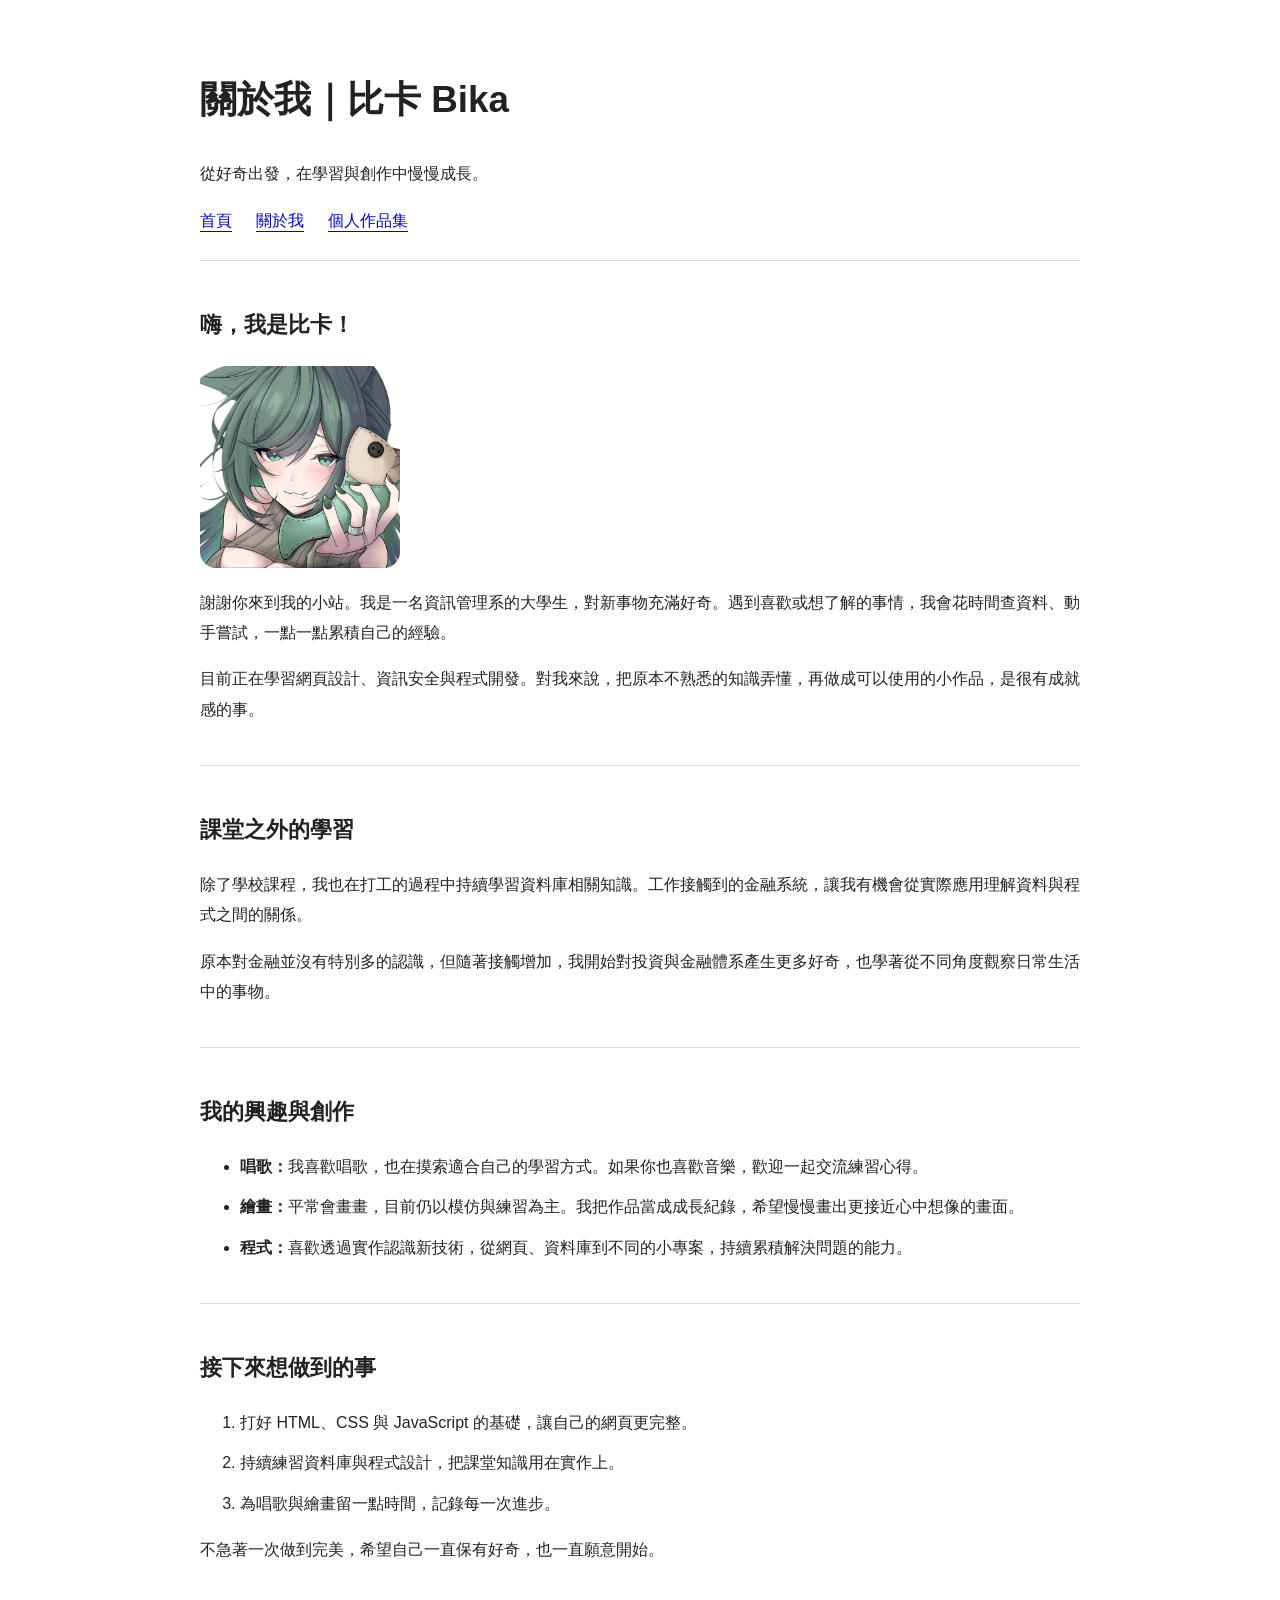
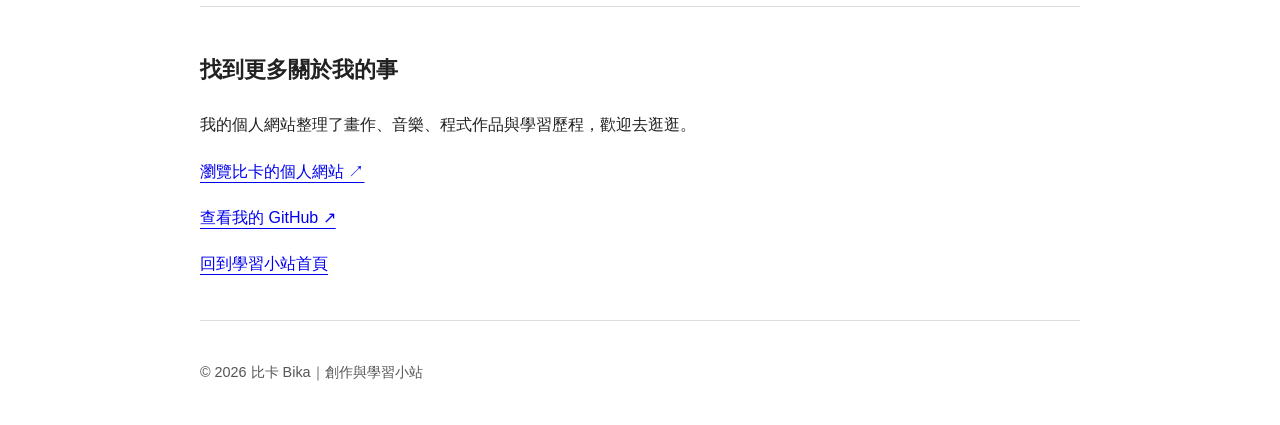
==== Week02/about.html @ 9601d159 "Create personal introduction pages" ====
<!DOCTYPE html>
<html lang="zh-Hant">
<head>
  <meta charset="UTF-8">
  <meta name="viewport" content="width=device-width, initial-scale=1.0">
  <title>關於我｜比卡 Bika</title>
  <style>
    * { box-sizing: border-box; }
    html { color-scheme: light; }
    body { margin: 0; background: #fff; color: #222; font-family: "Microsoft JhengHei", sans-serif; line-height: 1.9; }
    header, main, footer { width: min(880px, 90%); margin-inline: auto; }
    header { padding: 40px 0 24px; border-bottom: 1px solid #ddd; }
    nav { display: flex; flex-wrap: wrap; gap: 12px 24px; }
    a { color: #0000ee; text-underline-offset: 5px; }
    a:focus-visible { outline: 2px solid #0000ee; outline-offset: 5px; }
    h1 { font-size: clamp(1.6rem, 4vw, 2.3rem); }
    h2 { font-size: 1.4rem; }
    section { padding: 24px 0; border-bottom: 1px solid #ddd; }
    img { display: block; max-width: 100%; height: auto; border-radius: 16px; margin: 20px 0; }
    li { margin-block: 10px; }
    footer { padding: 24px 0; color: #555; font-size: .9rem; }
  </style>
</head>
<body>
  <header>
    <h1>關於我｜比卡 Bika</h1>
    <p>從好奇出發，在學習與創作中慢慢成長。</p>
    <nav aria-label="主要導覽">
      <a href="index.html">首頁</a>
      <a href="about.html" aria-current="page">關於我</a>
      <a href="https://bika0317.github.io/" target="_blank" rel="noopener noreferrer">個人作品集</a>
    </nav>
  </header>

  <main>
    <!-- 自我介紹 -->
    <section>
      <h2>嗨，我是比卡！</h2>
      <img src="image/Bika.png" alt="比卡 Bika 的個人代表圖片" width="200">
      <p>謝謝你來到我的小站。我是一名資訊管理系的大學生，對新事物充滿好奇。遇到喜歡或想了解的事情，我會花時間查資料、動手嘗試，一點一點累積自己的經驗。</p>
      <p>目前正在學習網頁設計、資訊安全與程式開發。對我來說，把原本不熟悉的知識弄懂，再做成可以使用的小作品，是很有成就感的事。</p>
    </section>

    <section>
      <h2>課堂之外的學習</h2>
      <p>除了學校課程，我也在打工的過程中持續學習資料庫相關知識。工作接觸到的金融系統，讓我有機會從實際應用理解資料與程式之間的關係。</p>
      <p>原本對金融並沒有特別多的認識，但隨著接觸增加，我開始對投資與金融體系產生更多好奇，也學著從不同角度觀察日常生活中的事物。</p>
    </section>

    <section>
      <h2>我的興趣與創作</h2>
      <ul>
        <li><strong>唱歌：</strong>我喜歡唱歌，也在摸索適合自己的學習方式。如果你也喜歡音樂，歡迎一起交流練習心得。</li>
        <li><strong>繪畫：</strong>平常會畫畫，目前仍以模仿與練習為主。我把作品當成成長紀錄，希望慢慢畫出更接近心中想像的畫面。</li>
        <li><strong>程式：</strong>喜歡透過實作認識新技術，從網頁、資料庫到不同的小專案，持續累積解決問題的能力。</li>
      </ul>
    </section>

    <section>
      <h2>接下來想做到的事</h2>
      <ol>
        <li>打好 HTML、CSS 與 JavaScript 的基礎，讓自己的網頁更完整。</li>
        <li>持續練習資料庫與程式設計，把課堂知識用在實作上。</li>
        <li>為唱歌與繪畫留一點時間，記錄每一次進步。</li>
      </ol>
      <p>不急著一次做到完美，希望自己一直保有好奇，也一直願意開始。</p>
    </section>

    <section>
      <h2>找到更多關於我的事</h2>
      <p>我的個人網站整理了畫作、音樂、程式作品與學習歷程，歡迎去逛逛。</p>
      <p><a href="https://bika0317.github.io/" target="_blank" rel="noopener noreferrer">瀏覽比卡的個人網站 ↗</a></p>
      <p><a href="https://github.com/Bika0317" target="_blank" rel="noopener noreferrer">查看我的 GitHub ↗</a></p>
      <p><a href="index.html">回到學習小站首頁</a></p>
    </section>
  </main>

  <footer>
    <p>© 2026 比卡 Bika｜創作與學習小站</p>
  </footer>
</body>
</html>
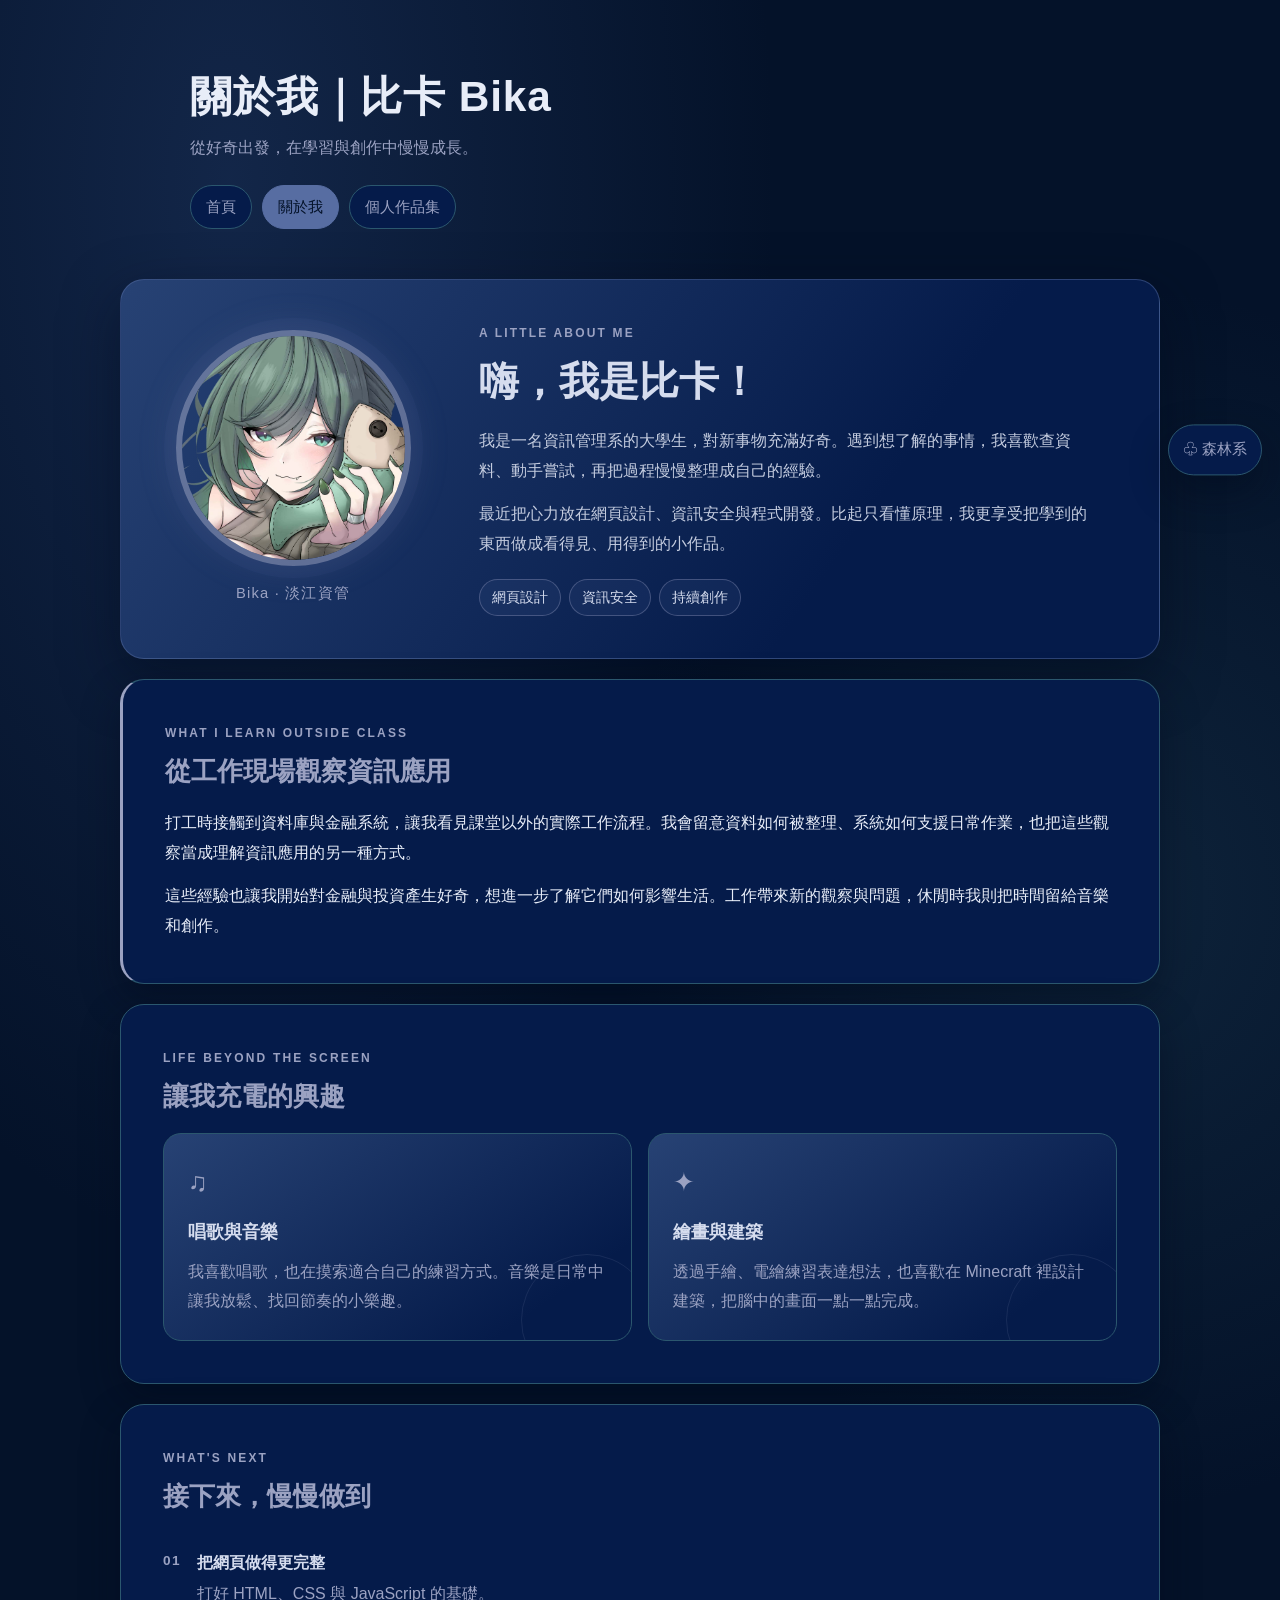
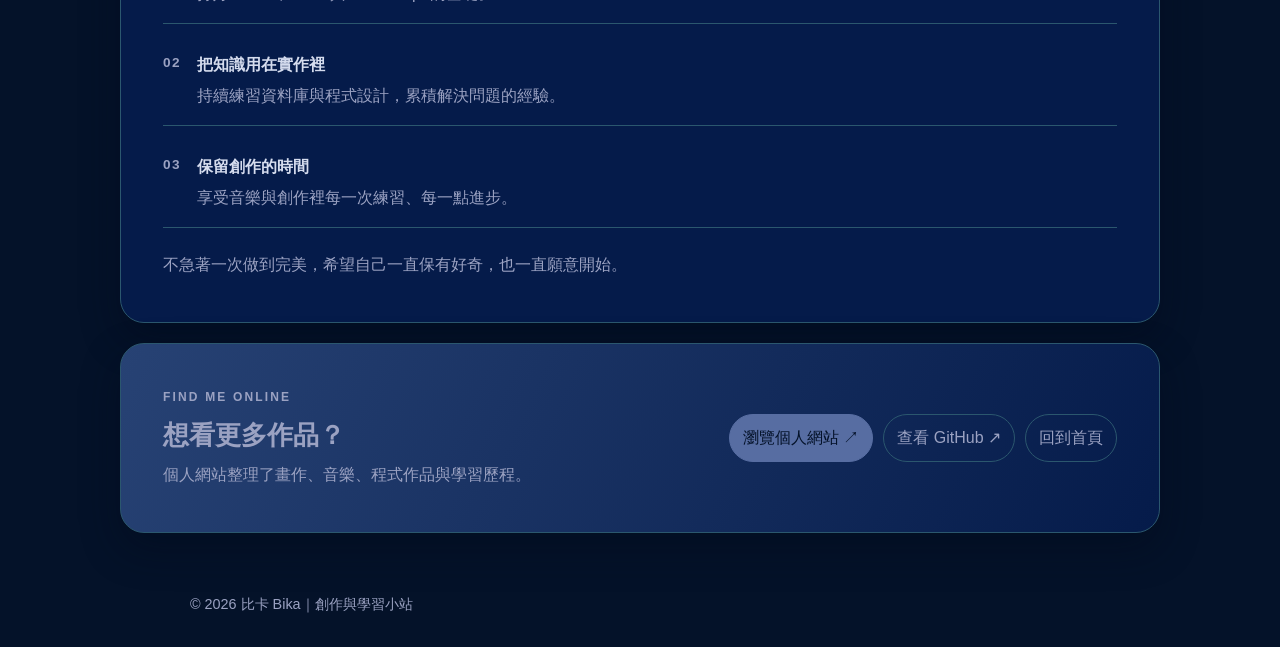
==== commit efbc247f: "Add themed portfolio landing pages" ====
--- a/Week02/about.html
+++ b/Week02/about.html
@@ -3,25 +3,10 @@
 <head>
   <meta charset="UTF-8">
   <meta name="viewport" content="width=device-width, initial-scale=1.0">
+  <link rel="stylesheet" href="style.css">
   <title>關於我｜比卡 Bika</title>
-  <style>
-    * { box-sizing: border-box; }
-    html { color-scheme: light; }
-    body { margin: 0; background: #fff; color: #222; font-family: "Microsoft JhengHei", sans-serif; line-height: 1.9; }
-    header, main, footer { width: min(880px, 90%); margin-inline: auto; }
-    header { padding: 40px 0 24px; border-bottom: 1px solid #ddd; }
-    nav { display: flex; flex-wrap: wrap; gap: 12px 24px; }
-    a { color: #0000ee; text-underline-offset: 5px; }
-    a:focus-visible { outline: 2px solid #0000ee; outline-offset: 5px; }
-    h1 { font-size: clamp(1.6rem, 4vw, 2.3rem); }
-    h2 { font-size: 1.4rem; }
-    section { padding: 24px 0; border-bottom: 1px solid #ddd; }
-    img { display: block; max-width: 100%; height: auto; border-radius: 16px; margin: 20px 0; }
-    li { margin-block: 10px; }
-    footer { padding: 24px 0; color: #555; font-size: .9rem; }
-  </style>
 </head>
-<body>
+<body class="about-page">
   <header>
     <h1>關於我｜比卡 Bika</h1>
     <p>從好奇出發，在學習與創作中慢慢成長。</p>
@@ -30,53 +15,85 @@
       <a href="about.html" aria-current="page">關於我</a>
       <a href="https://bika0317.github.io/" target="_blank" rel="noopener noreferrer">個人作品集</a>
     </nav>
-  </header>
+    </header>
 
-  <main>
-    <!-- 自我介紹 -->
-    <section>
-      <h2>嗨，我是比卡！</h2>
-      <img src="image/Bika.png" alt="比卡 Bika 的個人代表圖片" width="200">
-      <p>謝謝你來到我的小站。我是一名資訊管理系的大學生，對新事物充滿好奇。遇到喜歡或想了解的事情，我會花時間查資料、動手嘗試，一點一點累積自己的經驗。</p>
-      <p>目前正在學習網頁設計、資訊安全與程式開發。對我來說，把原本不熟悉的知識弄懂，再做成可以使用的小作品，是很有成就感的事。</p>
+  <button class="theme-toggle" type="button" id="theme-toggle" aria-pressed="false" aria-label="切換為森林系配色">♧ 森林系</button>
+
+  <main class="about-layout">
+    <section class="profile-hero">
+      <div class="profile-portrait">
+        <img src="image/Bika.png" alt="Bika 的個人代表圖片" width="200">
+        <span class="portrait-caption">Bika · 淡江資管</span>
+      </div>
+      <div class="profile-intro">
+        <p class="eyebrow">A LITTLE ABOUT ME</p>
+        <h2>嗨，我是比卡！</h2>
+        <p>我是一名資訊管理系的大學生，對新事物充滿好奇。遇到想了解的事情，我喜歡查資料、動手嘗試，再把過程慢慢整理成自己的經驗。</p>
+        <p>最近把心力放在網頁設計、資訊安全與程式開發。比起只看懂原理，我更享受把學到的東西做成看得見、用得到的小作品。</p>
+        <div class="profile-tags" aria-label="目前關注的主題">
+          <span>網頁設計</span><span>資訊安全</span><span>持續創作</span>
+        </div>
+      </div>
     </section>
 
-    <section>
-      <h2>課堂之外的學習</h2>
-      <p>除了學校課程，我也在打工的過程中持續學習資料庫相關知識。工作接觸到的金融系統，讓我有機會從實際應用理解資料與程式之間的關係。</p>
-      <p>原本對金融並沒有特別多的認識，但隨著接觸增加，我開始對投資與金融體系產生更多好奇，也學著從不同角度觀察日常生活中的事物。</p>
+    <section class="work-note">
+      <div class="section-heading">
+        <p class="eyebrow">WHAT I LEARN OUTSIDE CLASS</p>
+        <h2>從工作現場觀察資訊應用</h2>
+      </div>
+      <p>打工時接觸到資料庫與金融系統，讓我看見課堂以外的實際工作流程。我會留意資料如何被整理、系統如何支援日常作業，也把這些觀察當成理解資訊應用的另一種方式。</p>
+      <p>這些經驗也讓我開始對金融與投資產生好奇，想進一步了解它們如何影響生活。工作帶來新的觀察與問題，休閒時我則把時間留給音樂和創作。</p>
     </section>
 
-    <section>
-      <h2>我的興趣與創作</h2>
-      <ul>
-        <li><strong>唱歌：</strong>我喜歡唱歌，也在摸索適合自己的學習方式。如果你也喜歡音樂，歡迎一起交流練習心得。</li>
-        <li><strong>繪畫：</strong>平常會畫畫，目前仍以模仿與練習為主。我把作品當成成長紀錄，希望慢慢畫出更接近心中想像的畫面。</li>
-        <li><strong>程式：</strong>喜歡透過實作認識新技術，從網頁、資料庫到不同的小專案，持續累積解決問題的能力。</li>
-      </ul>
+    <section class="creative-section">
+      <div class="section-heading">
+        <p class="eyebrow">LIFE BEYOND THE SCREEN</p>
+        <h2>讓我充電的興趣</h2>
+      </div>
+      <div class="interest-grid">
+        <article class="interest-card music-card">
+          <span class="interest-icon" aria-hidden="true">♫</span>
+          <h3>唱歌與音樂</h3>
+          <p>我喜歡唱歌，也在摸索適合自己的練習方式。音樂是日常中讓我放鬆、找回節奏的小樂趣。</p>
+        </article>
+        <article class="interest-card art-card">
+          <span class="interest-icon" aria-hidden="true">✦</span>
+          <h3>繪畫與建築</h3>
+          <p>透過手繪、電繪練習表達想法，也喜歡在 Minecraft 裡設計建築，把腦中的畫面一點一點完成。</p>
+        </article>
+      </div>
     </section>
 
-    <section>
-      <h2>接下來想做到的事</h2>
-      <ol>
-        <li>打好 HTML、CSS 與 JavaScript 的基礎，讓自己的網頁更完整。</li>
-        <li>持續練習資料庫與程式設計，把課堂知識用在實作上。</li>
-        <li>為唱歌與繪畫留一點時間，記錄每一次進步。</li>
+    <section class="next-chapter">
+      <div class="section-heading">
+        <p class="eyebrow">WHAT'S NEXT</p>
+        <h2>接下來，慢慢做到</h2>
+      </div>
+      <ol class="next-list">
+        <li><span>01</span><div><strong>把網頁做得更完整</strong><p>打好 HTML、CSS 與 JavaScript 的基礎。</p></div></li>
+        <li><span>02</span><div><strong>把知識用在實作裡</strong><p>持續練習資料庫與程式設計，累積解決問題的經驗。</p></div></li>
+        <li><span>03</span><div><strong>保留創作的時間</strong><p>享受音樂與創作裡每一次練習、每一點進步。</p></div></li>
       </ol>
-      <p>不急著一次做到完美，希望自己一直保有好奇，也一直願意開始。</p>
+      <p class="closing-note">不急著一次做到完美，希望自己一直保有好奇，也一直願意開始。</p>
     </section>
 
-    <section>
-      <h2>找到更多關於我的事</h2>
-      <p>我的個人網站整理了畫作、音樂、程式作品與學習歷程，歡迎去逛逛。</p>
-      <p><a href="https://bika0317.github.io/" target="_blank" rel="noopener noreferrer">瀏覽比卡的個人網站 ↗</a></p>
-      <p><a href="https://github.com/Bika0317" target="_blank" rel="noopener noreferrer">查看我的 GitHub ↗</a></p>
-      <p><a href="index.html">回到學習小站首頁</a></p>
+    <section class="contact-section">
+      <div>
+        <p class="eyebrow">FIND ME ONLINE</p>
+        <h2>想看更多作品？</h2>
+        <p>個人網站整理了畫作、音樂、程式作品與學習歷程。</p>
+      </div>
+      <div class="contact-links">
+        <a href="https://bika0317.github.io/" target="_blank" rel="noopener noreferrer">瀏覽個人網站 ↗</a>
+        <a href="https://github.com/Bika0317" target="_blank" rel="noopener noreferrer">查看 GitHub ↗</a>
+        <a href="index.html">回到首頁</a>
+      </div>
     </section>
   </main>
 
   <footer>
     <p>© 2026 比卡 Bika｜創作與學習小站</p>
   </footer>
+  <script src="theme.js" defer></script>
 </body>
 </html>
--- a/Week02/style.css
+++ b/Week02/style.css
@@ -0,0 +1,372 @@
+/* 海洋與森林兩套主題變數 */
+:root {
+  color-scheme: dark;
+  --ink: #E8EDF8;
+  --muted: #9BA2C2;
+  --accent: #576DA2;
+  --accent-dark: #9BA2C2;
+  --accent-soft: #274274;
+  --paper: #041229;
+  --surface: #051B4A;
+  --surface-alt: #274274;
+  --line: #2B576E;
+  --accent-ink: #041229;
+  --strong: #9BA2C2;
+  --highlight: #9BA2C2;
+  --heading-soft: #D5DCEE;
+  --body-copy: #C4CCDF;
+  --card-one: #051B4A;
+  --card-two: #274274;
+  --card-three: #2B576E;
+  --accent-rgb: 87 109 162;
+  --accent-light-rgb: 155 162 194;
+  --highlight-rgb: 155 162 194;
+  --page-background: radial-gradient(ellipse at 12% 4%, rgb(39 66 116 / .5), transparent 34rem), radial-gradient(ellipse at 92% 28%, rgb(43 87 110 / .28), transparent 30rem), var(--paper);
+  --about-page-background: radial-gradient(ellipse at 18% 8%, rgb(39 66 116 / .42), transparent 34rem), radial-gradient(ellipse at 88% 40%, rgb(43 87 110 / .24), transparent 32rem), var(--paper);
+  --about-hero-background: linear-gradient(125deg, #274274, #051B4A 70%);
+  --home-hero-background: linear-gradient(118deg, #274274, #051B4A 72%);
+  --interest-card-background: linear-gradient(145deg, #274274, #051B4A 82%);
+  --contact-background: linear-gradient(115deg, #274274, #051B4A);
+  --portfolio-one-background: linear-gradient(145deg, #274274, #051B4A 76%);
+  --portfolio-two-background: linear-gradient(145deg, #2B576E, #051B4A 76%);
+  --portfolio-three-background: linear-gradient(145deg, #274274, #041229 76%);
+  --goal-background: linear-gradient(110deg, #2B576E, #051B4A 70%);
+  --shadow: 0 16px 38px rgb(2 9 27 / .42);
+  --hero-shadow: 0 20px 55px rgb(2 9 27 / .5);
+}
+:root[data-theme="forest"] {
+  color-scheme: light;
+  --ink: #303b27;
+  --muted: #526044;
+  --accent: #87986A;
+  --accent-dark: #718355;
+  --accent-soft: #CFE1B9;
+  --paper: #E9F5DB;
+  --surface: #E9F5DB;
+  --surface-alt: #CFE1B9;
+  --line: #97A97C;
+  --accent-ink: #293321;
+  --strong: #53613F;
+  --highlight: #718355;
+  --heading-soft: #53613F;
+  --body-copy: #45513A;
+  --card-one: #B5C99A;
+  --card-two: #CFE1B9;
+  --card-three: #97A97C;
+  --accent-rgb: 135 152 106;
+  --accent-light-rgb: 181 201 154;
+  --highlight-rgb: 113 131 85;
+  --page-background: radial-gradient(ellipse at 12% 4%, rgb(181 201 154 / .48), transparent 34rem), radial-gradient(ellipse at 92% 28%, rgb(151 169 124 / .3), transparent 30rem), var(--paper);
+  --about-page-background: radial-gradient(ellipse at 18% 8%, rgb(207 225 185 / .85), transparent 34rem), radial-gradient(ellipse at 88% 40%, rgb(151 169 124 / .32), transparent 32rem), var(--paper);
+  --about-hero-background: linear-gradient(125deg, #CFE1B9, #E9F5DB 70%);
+  --home-hero-background: linear-gradient(118deg, #B5C99A, #E9F5DB 72%);
+  --interest-card-background: linear-gradient(145deg, #CFE1B9, #E9F5DB 82%);
+  --contact-background: linear-gradient(115deg, #CFE1B9, #E9F5DB);
+  --portfolio-one-background: linear-gradient(145deg, #CFE1B9, #E9F5DB 82%);
+  --portfolio-two-background: linear-gradient(145deg, #B5C99A, #E9F5DB 82%);
+  --portfolio-three-background: linear-gradient(145deg, #97A97C, #E9F5DB 82%);
+  --goal-background: linear-gradient(110deg, #CFE1B9, #E9F5DB 75%);
+  --shadow: 0 16px 38px rgb(56 72 42 / .14);
+  --hero-shadow: 0 20px 55px rgb(56 72 42 / .2);
+}
+* { box-sizing: border-box; }
+html { scroll-behavior: smooth; }
+body {
+  margin: 0;
+  color: var(--ink);
+  background: var(--page-background);
+  font-family: "Noto Sans TC", "Microsoft JhengHei", sans-serif;
+  font-size: 16px;
+  line-height: 1.85;
+}
+
+header, main, footer {
+  width: min(900px, calc(100% - 40px));
+  margin-inline: auto;
+}
+header {
+  padding: clamp(36px, 7vw, 68px) 0 28px;
+  border-bottom: 1px solid var(--line);
+}
+header h1 {
+  margin: 0 0 8px;
+  color: var(--ink);
+  font-size: clamp(1.8rem, 5vw, 2.65rem);
+  letter-spacing: .035em;
+  line-height: 1.35;
+}
+header > p { margin: 0 0 22px; color: var(--muted); }
+nav { display: flex; flex-wrap: wrap; align-items: center; gap: 10px; }
+.theme-toggle {
+  position: fixed;
+  z-index: 20;
+  top: 50%;
+  right: 18px;
+  display: inline-flex;
+  align-items: center;
+  gap: 7px;
+  padding: 11px 14px;
+  border: 1px solid var(--line);
+  border-radius: 999px;
+  color: var(--accent-dark);
+  background: var(--surface);
+  box-shadow: var(--shadow);
+  font: inherit;
+  font-size: .92rem;
+  cursor: pointer;
+  transform: translateY(-50%);
+  transition: color .18s ease, background .18s ease, border-color .18s ease, transform .18s ease;
+}
+.theme-toggle:hover { transform: translateY(calc(-50% - 2px)); border-color: var(--accent); }
+.theme-toggle:focus-visible { outline: 3px solid var(--highlight); outline-offset: 3px; }
+nav a {
+  display: inline-block;
+  padding: 7px 15px;
+  border: 1px solid var(--line);
+  border-radius: 999px;
+  color: var(--accent-dark);
+  background: var(--surface);
+  font-size: .95rem;
+  text-decoration: none;
+  transition: color .18s ease, background .18s ease, border-color .18s ease, transform .18s ease;
+}
+nav a:hover, nav a[aria-current="page"] {
+  border-color: var(--accent);
+  color: var(--accent-ink);
+  background: var(--accent);
+}
+nav a:hover { transform: translateY(-1px); }
+a { color: var(--accent-dark); text-underline-offset: 4px; }
+a:hover { color: var(--accent); }
+a:focus-visible { outline: 3px solid var(--highlight); outline-offset: 3px; }
+
+main { padding: 12px 0 34px; }
+section, main > div {
+  margin: 22px 0;
+  padding: clamp(22px, 4vw, 34px);
+  border: 1px solid var(--line);
+  border-radius: 20px;
+  background: var(--surface);
+  box-shadow: var(--shadow);
+  scroll-margin-top: 24px;
+}
+h2 {
+  margin: 0 0 14px;
+  color: var(--accent-dark);
+  font-size: clamp(1.3rem, 3.5vw, 1.65rem);
+  line-height: 1.45;
+}
+p { margin: 0 0 14px; }
+p:last-child { margin-bottom: 0; }
+strong { color: var(--strong); }
+em { color: var(--accent-dark); }
+img {
+  display: block;
+  max-width: 100%;
+  height: auto;
+  margin: 18px 0;
+  border: 5px solid var(--accent-soft);
+  border-radius: 22px;
+}
+#about img { width: min(200px, 55vw); }
+ul, ol { padding-left: 1.5em; margin: 12px 0 0; }
+li { padding-left: 4px; margin-block: 8px; }
+li::marker { color: var(--accent); }
+
+/* 學習紀錄表格 */
+table { width: 100%; border-collapse: collapse; overflow: hidden; border-radius: 12px; }
+caption { padding: 0 0 10px; color: var(--muted); text-align: left; }
+th, td { padding: 12px 15px; border-bottom: 1px solid var(--line); text-align: left; }
+th { color: var(--accent-dark); background: var(--accent-soft); }
+tbody tr:nth-child(even) { background: var(--surface-alt); }
+tbody tr:last-child td { border-bottom: 0; }
+th:first-child, td:first-child { white-space: nowrap; }
+footer { padding: 4px 0 30px; color: var(--muted); font-size: .9rem; }
+footer p { margin: 0; }
+
+@media (max-width: 560px) {
+  .theme-toggle { top: auto; right: 12px; bottom: 14px; transform: none; }
+  .theme-toggle:hover { transform: translateY(-2px); }
+  header, main, footer { width: min(100% - 28px, 900px); }
+  header { padding-top: 32px; }
+  nav { gap: 8px; }
+  nav a { padding: 6px 12px; font-size: .9rem; }
+  section, main > div { margin: 16px 0; padding: 21px 18px; border-radius: 16px; }
+  th, td { padding: 10px 8px; }
+  table { font-size: .92rem; }
+}
+
+@media (prefers-reduced-motion: reduce) {
+  html { scroll-behavior: auto; }
+  *, *::before, *::after { transition-duration: .01ms !important; }
+}
+/* 關於我：個人檔案版面 */
+.about-page {
+  background: var(--about-page-background);
+}
+.about-page header { border-bottom: 0; padding-bottom: 12px; }
+.about-page header h1 { letter-spacing: .02em; }
+.about-page .about-layout { width: min(1040px, calc(100% - 40px)); padding-top: 18px; }
+.about-page .about-layout section {
+  margin: 20px 0;
+  padding: clamp(24px, 4vw, 42px);
+  border-radius: 24px;
+}
+.about-page .profile-hero {
+  display: grid;
+  grid-template-columns: minmax(190px, 260px) 1fr;
+  align-items: center;
+  gap: clamp(24px, 5vw, 56px);
+  padding: clamp(28px, 5vw, 52px);
+  border-color: rgb(var(--accent-rgb) / .48);
+  background: var(--about-hero-background);
+  box-shadow: var(--hero-shadow);
+}
+.about-page .profile-portrait { text-align: center; }
+.about-page .profile-portrait img {
+  width: min(100%, 235px);
+  margin: 0 auto 12px;
+  border: 6px solid rgb(var(--accent-light-rgb) / .55);
+  border-radius: 50%;
+  box-shadow: 0 0 0 12px rgb(var(--accent-rgb) / .08), 0 0 42px rgb(var(--highlight-rgb) / .16);
+}
+.about-page .portrait-caption { color: var(--muted); font-size: .92rem; letter-spacing: .08em; }
+.about-page .eyebrow {
+  margin: 0 0 8px;
+  color: var(--highlight);
+  font-size: .75rem;
+  font-weight: 700;
+  letter-spacing: .18em;
+}
+.about-page .profile-intro h2 { margin-bottom: 16px; color: var(--heading-soft); font-size: clamp(1.8rem, 4vw, 2.5rem); }
+.about-page .profile-intro p:not(.eyebrow) { max-width: 620px; color: var(--body-copy); }
+.about-page .profile-tags { display: flex; flex-wrap: wrap; gap: 8px; margin-top: 20px; }
+.about-page .profile-tags span {
+  padding: 5px 12px;
+  border: 1px solid rgb(var(--accent-light-rgb) / .35);
+  border-radius: 999px;
+  color: var(--heading-soft);
+  background: rgb(var(--accent-rgb) / .12);
+  font-size: .85rem;
+}
+.about-page .work-note { border-left: 3px solid var(--highlight); }
+.about-page .section-heading { margin-bottom: 18px; }
+.about-page .section-heading h2 { margin-bottom: 0; }
+.about-page .interest-grid { display: grid; grid-template-columns: repeat(2, minmax(0, 1fr)); gap: 16px; }
+.about-page .interest-card {
+  position: relative;
+  min-height: 205px;
+  padding: 24px;
+  overflow: hidden;
+  border: 1px solid var(--line);
+  border-radius: 18px;
+  background: var(--interest-card-background);
+}
+.about-page .interest-card::after {
+  position: absolute;
+  right: -22px;
+  bottom: -46px;
+  width: 130px;
+  height: 130px;
+  border: 1px solid rgb(var(--accent-light-rgb) / .12);
+  border-radius: 50%;
+  content: "";
+}
+.about-page .interest-icon { color: var(--highlight); font-size: 1.65rem; }
+.about-page .interest-card h3 { margin: 8px 0; color: var(--heading-soft); font-size: 1.15rem; }
+.about-page .interest-card p { position: relative; z-index: 1; margin: 0; color: var(--muted); }
+.about-page .next-list { display: grid; gap: 12px; padding: 0; list-style: none; }
+.about-page .next-list li { display: flex; gap: 16px; align-items: flex-start; margin: 0; padding: 14px 0; border-bottom: 1px solid var(--line); }
+.about-page .next-list li > span { color: var(--highlight); font-size: .85rem; font-weight: 700; letter-spacing: .1em; }
+.about-page .next-list strong { color: var(--heading-soft); }
+.about-page .next-list p { margin: 2px 0 0; color: var(--muted); }
+.about-page .closing-note { margin: 22px 0 0; color: var(--accent-dark); }
+.about-page .contact-section { display: flex; justify-content: space-between; align-items: center; gap: 24px; background: var(--contact-background); }
+.about-page .contact-section h2 { margin-bottom: 6px; }
+.about-page .contact-section p:not(.eyebrow) { margin: 0; color: var(--muted); }
+.about-page .contact-links { display: flex; flex-wrap: wrap; gap: 10px; justify-content: flex-end; }
+.about-page .contact-links a { padding: 8px 13px; border: 1px solid var(--line); border-radius: 999px; text-decoration: none; white-space: nowrap; }
+.about-page .contact-links a:first-child { border-color: var(--accent); color: var(--accent-ink); background: var(--accent); }
+.about-page .contact-links a:hover { border-color: var(--highlight); }
+
+@media (max-width: 680px) {
+  .about-page .about-layout { width: min(100% - 28px, 1040px); }
+  .about-page .profile-hero { grid-template-columns: 1fr; gap: 22px; text-align: center; }
+  .about-page .profile-portrait img { width: min(190px, 55vw); }
+  .about-page .profile-tags, .about-page .contact-links { justify-content: center; }
+  .about-page .interest-grid { grid-template-columns: 1fr; }
+  .about-page .interest-card { min-height: auto; }
+  .about-page .contact-section { flex-direction: column; align-items: flex-start; }
+  .about-page .contact-links { justify-content: flex-start; }
+}
+/* 首頁：作品與學習入口 */
+.home-page header { padding-bottom: 22px; border-bottom: 0; }
+.home-page header > p { margin-bottom: 20px; }
+.home-page .home-layout { width: min(1040px, calc(100% - 40px)); padding-top: 12px; }
+.home-page .home-layout section { margin: 22px 0; padding: clamp(24px, 4vw, 40px); border-radius: 24px; }
+.home-page .home-hero {
+  display: grid;
+  grid-template-columns: 1.15fr .85fr;
+  align-items: center;
+  gap: 24px;
+  min-height: 390px;
+  overflow: hidden;
+  border-color: rgb(var(--accent-rgb) / .45);
+  background: var(--home-hero-background);
+}
+.home-page .eyebrow { margin: 0 0 8px; color: var(--highlight); font-size: .75rem; font-weight: 700; letter-spacing: .17em; }
+.home-page .hero-copy h2 { margin-bottom: 16px; color: var(--ink); font-size: clamp(2rem, 5vw, 3.15rem); line-height: 1.35; }
+.home-page .hero-copy h2 span { color: var(--accent-dark); }
+.home-page .hero-copy > p:not(.eyebrow) { max-width: 590px; color: var(--body-copy); }
+.home-page .hero-actions { display: flex; flex-wrap: wrap; gap: 10px; margin-top: 23px; }
+.home-page .hero-actions a { padding: 9px 15px; border: 1px solid rgb(var(--accent-light-rgb) / .45); border-radius: 999px; text-decoration: none; }
+.home-page .hero-actions .primary-action { border-color: var(--accent); color: var(--accent-ink); background: var(--accent); font-weight: 700; }
+.home-page .hero-actions .secondary-action { color: var(--heading-soft); }
+.home-page .hero-art { position: relative; display: grid; min-height: 285px; place-items: center; }
+.home-page .hero-art img { z-index: 1; width: min(205px, 52vw); margin: 0; border: 6px solid rgb(var(--accent-light-rgb) / .6); border-radius: 50%; box-shadow: 0 0 0 14px rgb(var(--accent-rgb) / .08), 0 0 60px rgb(var(--highlight-rgb) / .2); }
+.home-page .orbit { position: absolute; width: 280px; height: 160px; border: 1px solid rgb(var(--accent-light-rgb) / .25); border-radius: 50%; transform: rotate(-28deg); }
+.home-page .orbit-two { width: 320px; height: 190px; transform: rotate(38deg); border-color: rgb(var(--highlight-rgb) / .2); }
+.home-page .sparkle { position: absolute; z-index: 2; color: var(--highlight); text-shadow: 0 0 18px rgb(var(--highlight-rgb) / .8); }
+.home-page .sparkle-one { top: 36px; right: 42px; font-size: 1.8rem; }
+.home-page .sparkle-two { bottom: 52px; left: 30px; color: var(--accent-dark); font-size: 1.4rem; }
+.home-page .art-caption { position: absolute; bottom: 8px; color: var(--muted); font-size: .73rem; letter-spacing: .14em; }
+.home-page .home-section-heading { display: flex; align-items: end; justify-content: space-between; gap: 20px; margin-bottom: 20px; }
+.home-page .home-section-heading h2 { margin: 0; }
+.home-page .home-section-heading > p { max-width: 340px; margin: 0; color: var(--muted); text-align: right; }
+.home-page .portfolio-grid { display: grid; grid-template-columns: repeat(3, minmax(0, 1fr)); gap: 14px; }
+.home-page .portfolio-card { min-height: 190px; padding: 22px; border: 1px solid var(--line); border-radius: 18px; background: var(--portfolio-one-background); }
+.home-page .portfolio-card:nth-child(2) { background: var(--portfolio-two-background); }
+.home-page .portfolio-card:nth-child(3) { background: var(--portfolio-three-background); }
+.home-page .card-symbol { color: var(--highlight); font-size: 1.6rem; }
+.home-page .portfolio-card h3 { margin: 8px 0 4px; color: var(--heading-soft); }
+.home-page .portfolio-card p { margin: 0; color: var(--muted); }
+.home-page .portfolio-link { margin: 20px 0 0; text-align: right; }
+.home-page .learning-steps { display: grid; grid-template-columns: repeat(3, minmax(0, 1fr)); gap: 14px; margin: 0; padding: 0; list-style: none; }
+.home-page .learning-steps li { display: flex; gap: 14px; align-items: flex-start; margin: 0; padding: 18px; border: 1px solid var(--line); border-radius: 16px; background: var(--surface-alt); }
+.home-page .learning-steps li > span { color: var(--highlight); font-size: .85rem; font-weight: 700; }
+.home-page .learning-steps h3 { margin: 0; color: var(--heading-soft); font-size: 1.05rem; }
+.home-page .learning-steps p { margin: 4px 0 0; color: var(--muted); font-size: .92rem; }
+.home-page .notes-section table { margin-top: 4px; }
+.home-page .home-goal { display: flex; align-items: center; gap: 20px; border-color: rgb(var(--highlight-rgb) / .3); background: var(--goal-background); }
+.home-page .goal-star { color: var(--highlight); font-size: 2.2rem; }
+.home-page .home-goal .eyebrow { margin-bottom: 3px; }
+.home-page .home-goal h2 { margin: 0 0 4px; }
+.home-page .home-goal p:not(.eyebrow) { margin: 0; color: var(--muted); }
+.home-page .home-goal > a { margin-left: auto; padding: 8px 14px; border: 1px solid var(--line); border-radius: 999px; text-decoration: none; white-space: nowrap; }
+.home-page .home-goal > a:hover { border-color: var(--highlight); }
+
+@media (max-width: 700px) {
+  .home-page .home-layout { width: min(100% - 28px, 1040px); }
+  .home-page .home-hero { grid-template-columns: 1fr; gap: 8px; }
+  .home-page .hero-art { min-height: 250px; }
+  .home-page .hero-art img { width: 170px; }
+  .home-page .orbit { width: 240px; height: 140px; }
+  .home-page .orbit-two { width: 275px; height: 165px; }
+  .home-page .home-section-heading { display: block; }
+  .home-page .home-section-heading > p { margin-top: 8px; text-align: left; }
+  .home-page .portfolio-grid { grid-template-columns: 1fr; }
+  .home-page .portfolio-card { min-height: 0; }
+  .home-page .learning-steps { grid-template-columns: 1fr; }
+  .home-page .home-goal { align-items: flex-start; flex-wrap: wrap; }
+  .home-page .home-goal > a { margin-left: 0; }
+}
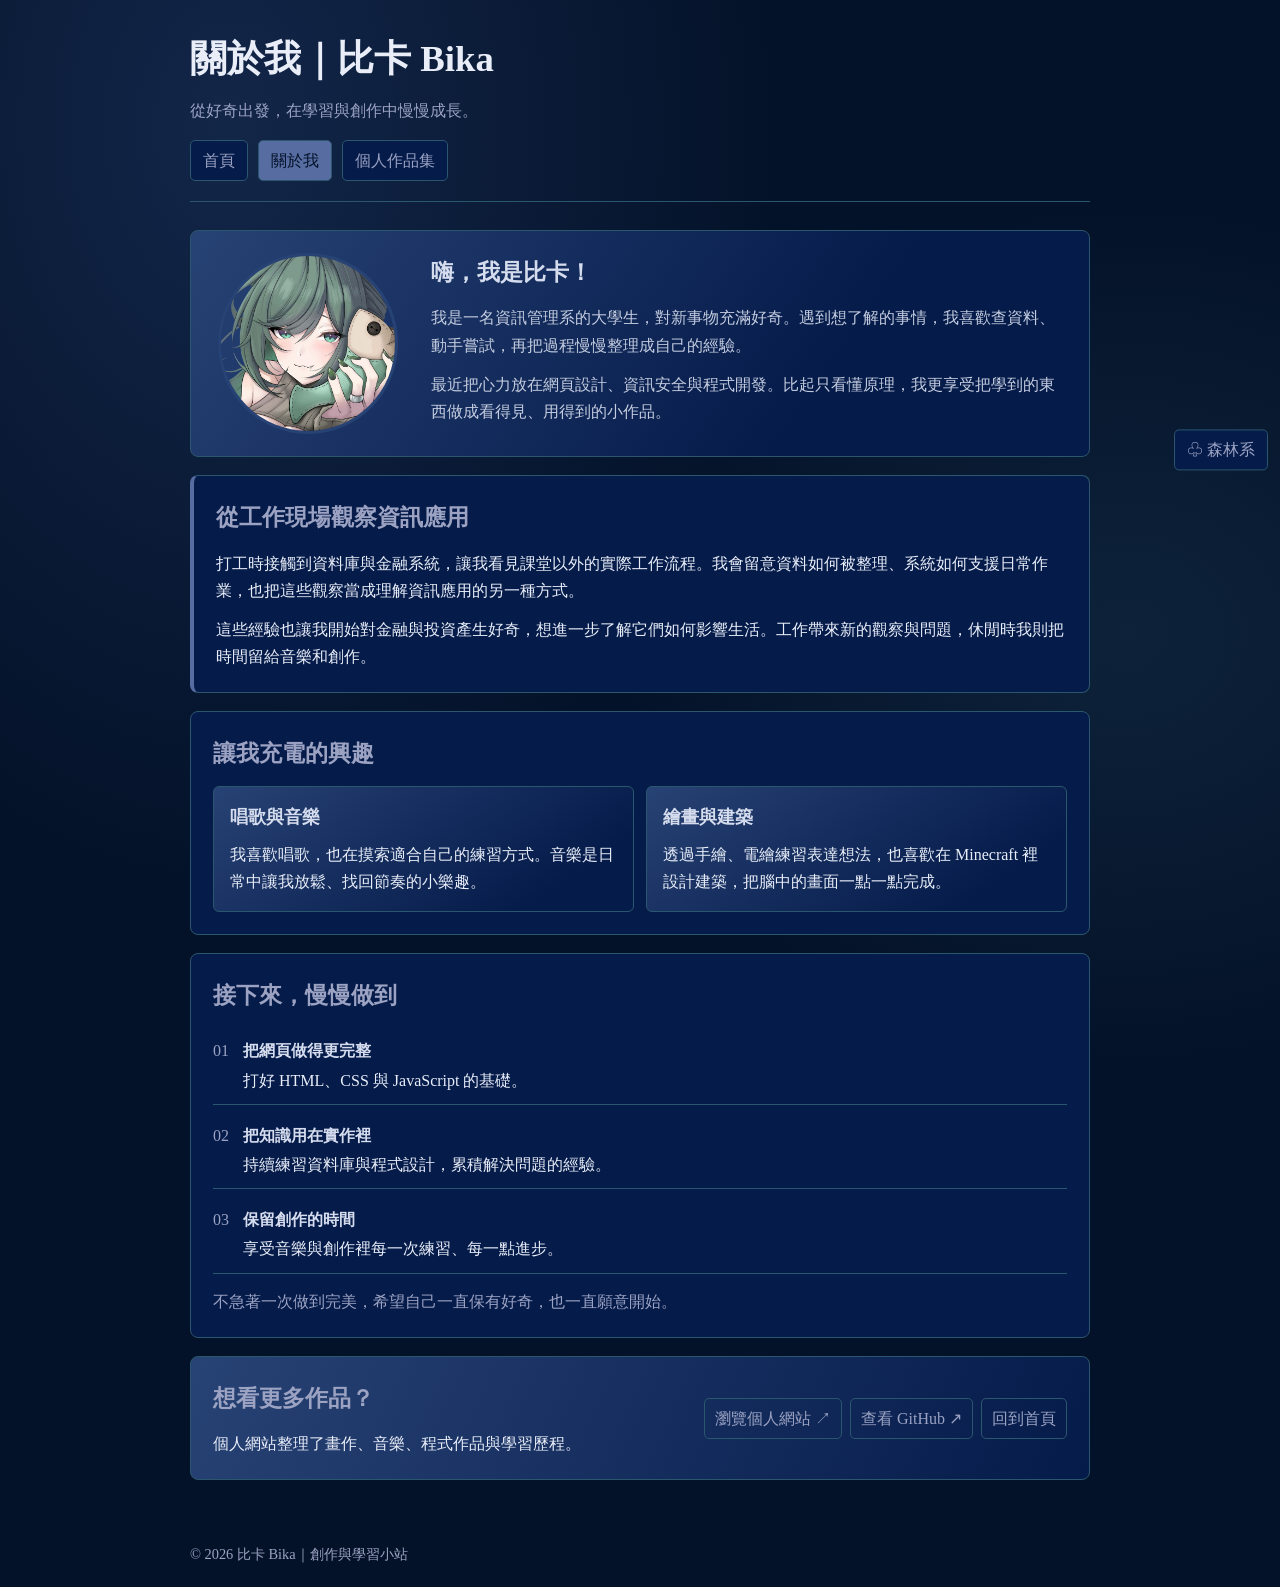
==== commit d695fb56: "Simplify page layouts and use Kai font" ====
--- a/Week02/about.html
+++ b/Week02/about.html
@@ -23,22 +23,16 @@
     <section class="profile-hero">
       <div class="profile-portrait">
         <img src="image/Bika.png" alt="Bika 的個人代表圖片" width="200">
-        <span class="portrait-caption">Bika · 淡江資管</span>
       </div>
       <div class="profile-intro">
-        <p class="eyebrow">A LITTLE ABOUT ME</p>
         <h2>嗨，我是比卡！</h2>
         <p>我是一名資訊管理系的大學生，對新事物充滿好奇。遇到想了解的事情，我喜歡查資料、動手嘗試，再把過程慢慢整理成自己的經驗。</p>
         <p>最近把心力放在網頁設計、資訊安全與程式開發。比起只看懂原理，我更享受把學到的東西做成看得見、用得到的小作品。</p>
-        <div class="profile-tags" aria-label="目前關注的主題">
-          <span>網頁設計</span><span>資訊安全</span><span>持續創作</span>
-        </div>
       </div>
     </section>
 
     <section class="work-note">
       <div class="section-heading">
-        <p class="eyebrow">WHAT I LEARN OUTSIDE CLASS</p>
         <h2>從工作現場觀察資訊應用</h2>
       </div>
       <p>打工時接觸到資料庫與金融系統，讓我看見課堂以外的實際工作流程。我會留意資料如何被整理、系統如何支援日常作業，也把這些觀察當成理解資訊應用的另一種方式。</p>
@@ -47,17 +41,14 @@
 
     <section class="creative-section">
       <div class="section-heading">
-        <p class="eyebrow">LIFE BEYOND THE SCREEN</p>
         <h2>讓我充電的興趣</h2>
       </div>
       <div class="interest-grid">
         <article class="interest-card music-card">
-          <span class="interest-icon" aria-hidden="true">♫</span>
           <h3>唱歌與音樂</h3>
           <p>我喜歡唱歌，也在摸索適合自己的練習方式。音樂是日常中讓我放鬆、找回節奏的小樂趣。</p>
         </article>
         <article class="interest-card art-card">
-          <span class="interest-icon" aria-hidden="true">✦</span>
           <h3>繪畫與建築</h3>
           <p>透過手繪、電繪練習表達想法，也喜歡在 Minecraft 裡設計建築，把腦中的畫面一點一點完成。</p>
         </article>
@@ -66,7 +57,6 @@
 
     <section class="next-chapter">
       <div class="section-heading">
-        <p class="eyebrow">WHAT'S NEXT</p>
         <h2>接下來，慢慢做到</h2>
       </div>
       <ol class="next-list">
@@ -79,7 +69,6 @@
 
     <section class="contact-section">
       <div>
-        <p class="eyebrow">FIND ME ONLINE</p>
         <h2>想看更多作品？</h2>
         <p>個人網站整理了畫作、音樂、程式作品與學習歷程。</p>
       </div>
--- a/Week02/style.css
+++ b/Week02/style.css
@@ -69,304 +69,216 @@
   --shadow: 0 16px 38px rgb(56 72 42 / .14);
   --hero-shadow: 0 20px 55px rgb(56 72 42 / .2);
 }
+
+/* 讓寬度計算更容易理解 */
 * { box-sizing: border-box; }
 html { scroll-behavior: smooth; }
+
+/* 整個網頁的基本設定 */
 body {
   margin: 0;
   color: var(--ink);
   background: var(--page-background);
-  font-family: "Noto Sans TC", "Microsoft JhengHei", sans-serif;
-  font-size: 16px;
-  line-height: 1.85;
-}
-
+  font-family: "標楷體", "DFKai-SB", serif;
+  line-height: 1.7;
+}
+
+/* 頁首與頁尾 */
 header, main, footer {
-  width: min(900px, calc(100% - 40px));
-  margin-inline: auto;
+  width: min(900px, 92%);
+  margin: 0 auto;
 }
 header {
-  padding: clamp(36px, 7vw, 68px) 0 28px;
+  padding: 28px 0 20px;
   border-bottom: 1px solid var(--line);
 }
 header h1 {
-  margin: 0 0 8px;
-  color: var(--ink);
-  font-size: clamp(1.8rem, 5vw, 2.65rem);
-  letter-spacing: .035em;
-  line-height: 1.35;
-}
-header > p { margin: 0 0 22px; color: var(--muted); }
+  margin: 0 0 6px;
+  font-size: clamp(1.7rem, 4vw, 2.3rem);
+}
+header > p { margin: 0 0 16px; color: var(--muted); }
+footer { padding: 20px 0; color: var(--muted); font-size: .9rem; }
+footer p { margin: 0; }
+
+/* 導覽列 */
 nav { display: flex; flex-wrap: wrap; align-items: center; gap: 10px; }
+nav a, .theme-toggle {
+  padding: 6px 12px;
+  border: 1px solid var(--line);
+  border-radius: 5px;
+  color: var(--accent-dark);
+  background: var(--surface);
+  font: inherit;
+  text-decoration: none;
+}
+nav a:hover, nav a[aria-current="page"] {
+  color: var(--accent-ink);
+  background: var(--accent);
+}
+nav a:focus-visible, .theme-toggle:focus-visible, a:focus-visible {
+  outline: 2px solid var(--highlight);
+  outline-offset: 3px;
+}
 .theme-toggle {
   position: fixed;
-  z-index: 20;
+  z-index: 10;
   top: 50%;
-  right: 18px;
-  display: inline-flex;
-  align-items: center;
-  gap: 7px;
-  padding: 11px 14px;
-  border: 1px solid var(--line);
-  border-radius: 999px;
-  color: var(--accent-dark);
-  background: var(--surface);
-  box-shadow: var(--shadow);
-  font: inherit;
-  font-size: .92rem;
+  right: 12px;
   cursor: pointer;
   transform: translateY(-50%);
-  transition: color .18s ease, background .18s ease, border-color .18s ease, transform .18s ease;
-}
-.theme-toggle:hover { transform: translateY(calc(-50% - 2px)); border-color: var(--accent); }
-.theme-toggle:focus-visible { outline: 3px solid var(--highlight); outline-offset: 3px; }
-nav a {
-  display: inline-block;
-  padding: 7px 15px;
-  border: 1px solid var(--line);
-  border-radius: 999px;
-  color: var(--accent-dark);
+}
+.theme-toggle:hover { border-color: var(--accent-dark); }
+
+/* 主要內容 */
+main { padding: 10px 0 24px; }
+
+/* 內容區段 */
+section, main > div {
+  margin: 18px 0;
+  padding: 22px;
+  border: 1px solid var(--line);
+  border-radius: 8px;
   background: var(--surface);
-  font-size: .95rem;
-  text-decoration: none;
-  transition: color .18s ease, background .18s ease, border-color .18s ease, transform .18s ease;
-}
-nav a:hover, nav a[aria-current="page"] {
-  border-color: var(--accent);
-  color: var(--accent-ink);
-  background: var(--accent);
-}
-nav a:hover { transform: translateY(-1px); }
-a { color: var(--accent-dark); text-underline-offset: 4px; }
-a:hover { color: var(--accent); }
-a:focus-visible { outline: 3px solid var(--highlight); outline-offset: 3px; }
-
-main { padding: 12px 0 34px; }
-section, main > div {
-  margin: 22px 0;
-  padding: clamp(22px, 4vw, 34px);
-  border: 1px solid var(--line);
-  border-radius: 20px;
-  background: var(--surface);
-  box-shadow: var(--shadow);
-  scroll-margin-top: 24px;
-}
-h2 {
-  margin: 0 0 14px;
-  color: var(--accent-dark);
-  font-size: clamp(1.3rem, 3.5vw, 1.65rem);
-  line-height: 1.45;
-}
-p { margin: 0 0 14px; }
+}
+
+/* 標題與文字 */
+h2 { margin: 0 0 12px; color: var(--accent-dark); font-size: 1.45rem; }
+h3 { margin: 0 0 8px; color: var(--accent-dark); font-size: 1.1rem; }
+p { margin: 0 0 12px; }
 p:last-child { margin-bottom: 0; }
 strong { color: var(--strong); }
-em { color: var(--accent-dark); }
+a { color: var(--accent-dark); text-underline-offset: 3px; }
+
+/* 圖片 */
 img {
   display: block;
   max-width: 100%;
   height: auto;
-  margin: 18px 0;
-  border: 5px solid var(--accent-soft);
-  border-radius: 22px;
-}
-#about img { width: min(200px, 55vw); }
-ul, ol { padding-left: 1.5em; margin: 12px 0 0; }
-li { padding-left: 4px; margin-block: 8px; }
-li::marker { color: var(--accent); }
-
-/* 學習紀錄表格 */
-table { width: 100%; border-collapse: collapse; overflow: hidden; border-radius: 12px; }
-caption { padding: 0 0 10px; color: var(--muted); text-align: left; }
-th, td { padding: 12px 15px; border-bottom: 1px solid var(--line); text-align: left; }
+  margin: 12px 0;
+  border: 3px solid var(--accent-soft);
+  border-radius: 8px;
+}
+
+/* 清單 */
+ul, ol { padding-left: 1.5em; margin: 10px 0; }
+li { margin: 7px 0; }
+li::marker { color: var(--accent-dark); }
+
+/* 表格 */
+table { width: 100%; border-collapse: collapse; }
+caption { padding: 0 0 8px; color: var(--muted); text-align: left; }
+th, td { padding: 10px 12px; border-bottom: 1px solid var(--line); text-align: left; }
 th { color: var(--accent-dark); background: var(--accent-soft); }
 tbody tr:nth-child(even) { background: var(--surface-alt); }
-tbody tr:last-child td { border-bottom: 0; }
 th:first-child, td:first-child { white-space: nowrap; }
-footer { padding: 4px 0 30px; color: var(--muted); font-size: .9rem; }
-footer p { margin: 0; }
-
-@media (max-width: 560px) {
-  .theme-toggle { top: auto; right: 12px; bottom: 14px; transform: none; }
-  .theme-toggle:hover { transform: translateY(-2px); }
-  header, main, footer { width: min(100% - 28px, 900px); }
-  header { padding-top: 32px; }
-  nav { gap: 8px; }
-  nav a { padding: 6px 12px; font-size: .9rem; }
-  section, main > div { margin: 16px 0; padding: 21px 18px; border-radius: 16px; }
-  th, td { padding: 10px 8px; }
-  table { font-size: .92rem; }
+
+/* 首頁版面 */
+.home-page .home-layout, .about-page .about-layout { width: min(900px, 92%); }
+.home-page .home-hero { background: var(--home-hero-background); }
+.about-page { background: var(--about-page-background); }
+.about-page .profile-hero { background: var(--about-hero-background); }
+.home-page .home-hero, .about-page .profile-hero {
+  display: flex;
+  align-items: center;
+  gap: 28px;
+}
+.home-page .hero-copy, .about-page .profile-intro { flex: 1; }
+.home-page .hero-copy h2 { color: var(--ink); }
+.home-page .hero-copy h2 span { color: var(--accent-dark); }
+.home-page .hero-copy > p:not(.eyebrow) { color: var(--body-copy); }
+.home-page .hero-art, .about-page .profile-portrait { flex: 0 0 190px; }
+.home-page .hero-art img, .about-page .profile-portrait img {
+  width: 180px;
+  margin: 0 auto;
+  border-radius: 50%;
+}
+.home-page .hero-actions { display: flex; flex-wrap: wrap; gap: 10px; margin-top: 16px; }
+.home-page .hero-actions a, .home-page .home-goal > a {
+  display: inline-block;
+  padding: 7px 12px;
+  border: 1px solid var(--line);
+  border-radius: 5px;
+  text-decoration: none;
+}
+.home-page .hero-actions .primary-action { color: var(--accent-ink); background: var(--accent); }
+.home-page .hero-actions .secondary-action { color: var(--heading-soft); }
+.home-page .home-section-heading { margin-bottom: 16px; }
+.home-page .home-section-heading h2 { margin-bottom: 4px; }
+.home-page .home-section-heading > p { color: var(--muted); }
+.home-page .portfolio-grid { display: grid; grid-template-columns: repeat(3, 1fr); gap: 12px; }
+.home-page .portfolio-card {
+  padding: 16px;
+  border: 1px solid var(--line);
+  border-radius: 6px;
+  background: var(--surface-alt);
+}
+.home-page .portfolio-card:nth-child(2) { background: var(--portfolio-two-background); }
+.home-page .portfolio-card:nth-child(3) { background: var(--portfolio-three-background); }
+.home-page .portfolio-card h3 { color: var(--heading-soft); }
+.home-page .portfolio-card p { margin: 0; }
+.home-page .portfolio-link { margin: 14px 0 0; }
+.home-page .learning-steps { display: flex; gap: 12px; padding: 0; list-style: none; }
+.home-page .learning-steps li {
+  flex: 1;
+  margin: 0;
+  padding: 14px;
+  border: 1px solid var(--line);
+  border-radius: 6px;
+  background: var(--surface-alt);
+}
+.home-page .learning-steps li > span { color: var(--muted); font-size: .9rem; }
+.home-page .learning-steps h3 { margin: 3px 0; color: var(--heading-soft); }
+.home-page .learning-steps p { margin: 0; font-size: .92rem; }
+.home-page .home-goal { background: var(--goal-background); display: flex; align-items: center; gap: 16px; }
+.home-page .home-goal h2 { margin-bottom: 4px; }
+.home-page .home-goal p { margin: 0; }
+.home-page .home-goal > a { margin-left: auto; white-space: nowrap; }
+
+/* 關於我版面 */
+.about-page .about-layout section { margin: 18px 0; }
+.about-page .profile-hero { align-items: flex-start; }
+.about-page .profile-intro h2 { color: var(--heading-soft); }
+.about-page .profile-intro p:not(.eyebrow) { color: var(--body-copy); }
+.about-page .profile-portrait { text-align: center; }
+.about-page .work-note { border-left: 4px solid var(--accent); }
+.about-page .interest-grid { display: grid; grid-template-columns: repeat(2, 1fr); gap: 12px; }
+.about-page .interest-card {
+  padding: 16px;
+  border: 1px solid var(--line);
+  border-radius: 6px;
+  background: var(--surface-alt);
+}
+.about-page .interest-card { background: var(--interest-card-background); }
+.about-page .interest-card h3 { color: var(--heading-soft); }
+.about-page .interest-card p { margin: 0; }
+.about-page .next-list { list-style: none; padding: 0; }
+.about-page .next-list li { display: flex; gap: 14px; padding: 10px 0; border-bottom: 1px solid var(--line); }
+.about-page .next-list li > span { color: var(--muted); }
+.about-page .next-list strong { color: var(--heading-soft); }
+.about-page .next-list p { margin: 2px 0 0; }
+.about-page .closing-note { margin-top: 14px; color: var(--muted); }
+.about-page .contact-section { background: var(--contact-background); display: flex; justify-content: space-between; align-items: center; gap: 20px; }
+.about-page .contact-section p { margin: 0; }
+.about-page .contact-links { display: flex; flex-wrap: wrap; gap: 8px; }
+.about-page .contact-links a { padding: 6px 10px; border: 1px solid var(--line); border-radius: 5px; text-decoration: none; }
+
+/* 手機版面 */
+@media (max-width: 600px) {
+  header, main, footer, .home-page .home-layout, .about-page .about-layout { width: 94%; }
+  header { padding-top: 20px; }
+  section, main > div { padding: 16px; }
+  .theme-toggle { top: auto; right: 10px; bottom: 10px; transform: none; }
+.home-page .home-hero, .about-page .profile-hero { flex-direction: column; align-items: stretch; }
+  .home-page .hero-art, .about-page .profile-portrait { flex-basis: auto; }
+  .home-page .portfolio-grid, .about-page .interest-grid { grid-template-columns: 1fr; }
+  .home-page .learning-steps { flex-direction: column; }
+  .home-page .home-goal, .about-page .contact-section { flex-direction: column; align-items: flex-start; }
+  .home-page .home-goal > a { margin-left: 0; }
+  .home-page .home-section-heading > p { margin: 6px 0 0; }
+  th, td { padding: 8px; }
+  table { font-size: .9rem; }
 }
 
 @media (prefers-reduced-motion: reduce) {
   html { scroll-behavior: auto; }
-  *, *::before, *::after { transition-duration: .01ms !important; }
-}
-/* 關於我：個人檔案版面 */
-.about-page {
-  background: var(--about-page-background);
-}
-.about-page header { border-bottom: 0; padding-bottom: 12px; }
-.about-page header h1 { letter-spacing: .02em; }
-.about-page .about-layout { width: min(1040px, calc(100% - 40px)); padding-top: 18px; }
-.about-page .about-layout section {
-  margin: 20px 0;
-  padding: clamp(24px, 4vw, 42px);
-  border-radius: 24px;
-}
-.about-page .profile-hero {
-  display: grid;
-  grid-template-columns: minmax(190px, 260px) 1fr;
-  align-items: center;
-  gap: clamp(24px, 5vw, 56px);
-  padding: clamp(28px, 5vw, 52px);
-  border-color: rgb(var(--accent-rgb) / .48);
-  background: var(--about-hero-background);
-  box-shadow: var(--hero-shadow);
-}
-.about-page .profile-portrait { text-align: center; }
-.about-page .profile-portrait img {
-  width: min(100%, 235px);
-  margin: 0 auto 12px;
-  border: 6px solid rgb(var(--accent-light-rgb) / .55);
-  border-radius: 50%;
-  box-shadow: 0 0 0 12px rgb(var(--accent-rgb) / .08), 0 0 42px rgb(var(--highlight-rgb) / .16);
-}
-.about-page .portrait-caption { color: var(--muted); font-size: .92rem; letter-spacing: .08em; }
-.about-page .eyebrow {
-  margin: 0 0 8px;
-  color: var(--highlight);
-  font-size: .75rem;
-  font-weight: 700;
-  letter-spacing: .18em;
-}
-.about-page .profile-intro h2 { margin-bottom: 16px; color: var(--heading-soft); font-size: clamp(1.8rem, 4vw, 2.5rem); }
-.about-page .profile-intro p:not(.eyebrow) { max-width: 620px; color: var(--body-copy); }
-.about-page .profile-tags { display: flex; flex-wrap: wrap; gap: 8px; margin-top: 20px; }
-.about-page .profile-tags span {
-  padding: 5px 12px;
-  border: 1px solid rgb(var(--accent-light-rgb) / .35);
-  border-radius: 999px;
-  color: var(--heading-soft);
-  background: rgb(var(--accent-rgb) / .12);
-  font-size: .85rem;
-}
-.about-page .work-note { border-left: 3px solid var(--highlight); }
-.about-page .section-heading { margin-bottom: 18px; }
-.about-page .section-heading h2 { margin-bottom: 0; }
-.about-page .interest-grid { display: grid; grid-template-columns: repeat(2, minmax(0, 1fr)); gap: 16px; }
-.about-page .interest-card {
-  position: relative;
-  min-height: 205px;
-  padding: 24px;
-  overflow: hidden;
-  border: 1px solid var(--line);
-  border-radius: 18px;
-  background: var(--interest-card-background);
-}
-.about-page .interest-card::after {
-  position: absolute;
-  right: -22px;
-  bottom: -46px;
-  width: 130px;
-  height: 130px;
-  border: 1px solid rgb(var(--accent-light-rgb) / .12);
-  border-radius: 50%;
-  content: "";
-}
-.about-page .interest-icon { color: var(--highlight); font-size: 1.65rem; }
-.about-page .interest-card h3 { margin: 8px 0; color: var(--heading-soft); font-size: 1.15rem; }
-.about-page .interest-card p { position: relative; z-index: 1; margin: 0; color: var(--muted); }
-.about-page .next-list { display: grid; gap: 12px; padding: 0; list-style: none; }
-.about-page .next-list li { display: flex; gap: 16px; align-items: flex-start; margin: 0; padding: 14px 0; border-bottom: 1px solid var(--line); }
-.about-page .next-list li > span { color: var(--highlight); font-size: .85rem; font-weight: 700; letter-spacing: .1em; }
-.about-page .next-list strong { color: var(--heading-soft); }
-.about-page .next-list p { margin: 2px 0 0; color: var(--muted); }
-.about-page .closing-note { margin: 22px 0 0; color: var(--accent-dark); }
-.about-page .contact-section { display: flex; justify-content: space-between; align-items: center; gap: 24px; background: var(--contact-background); }
-.about-page .contact-section h2 { margin-bottom: 6px; }
-.about-page .contact-section p:not(.eyebrow) { margin: 0; color: var(--muted); }
-.about-page .contact-links { display: flex; flex-wrap: wrap; gap: 10px; justify-content: flex-end; }
-.about-page .contact-links a { padding: 8px 13px; border: 1px solid var(--line); border-radius: 999px; text-decoration: none; white-space: nowrap; }
-.about-page .contact-links a:first-child { border-color: var(--accent); color: var(--accent-ink); background: var(--accent); }
-.about-page .contact-links a:hover { border-color: var(--highlight); }
-
-@media (max-width: 680px) {
-  .about-page .about-layout { width: min(100% - 28px, 1040px); }
-  .about-page .profile-hero { grid-template-columns: 1fr; gap: 22px; text-align: center; }
-  .about-page .profile-portrait img { width: min(190px, 55vw); }
-  .about-page .profile-tags, .about-page .contact-links { justify-content: center; }
-  .about-page .interest-grid { grid-template-columns: 1fr; }
-  .about-page .interest-card { min-height: auto; }
-  .about-page .contact-section { flex-direction: column; align-items: flex-start; }
-  .about-page .contact-links { justify-content: flex-start; }
-}
-/* 首頁：作品與學習入口 */
-.home-page header { padding-bottom: 22px; border-bottom: 0; }
-.home-page header > p { margin-bottom: 20px; }
-.home-page .home-layout { width: min(1040px, calc(100% - 40px)); padding-top: 12px; }
-.home-page .home-layout section { margin: 22px 0; padding: clamp(24px, 4vw, 40px); border-radius: 24px; }
-.home-page .home-hero {
-  display: grid;
-  grid-template-columns: 1.15fr .85fr;
-  align-items: center;
-  gap: 24px;
-  min-height: 390px;
-  overflow: hidden;
-  border-color: rgb(var(--accent-rgb) / .45);
-  background: var(--home-hero-background);
-}
-.home-page .eyebrow { margin: 0 0 8px; color: var(--highlight); font-size: .75rem; font-weight: 700; letter-spacing: .17em; }
-.home-page .hero-copy h2 { margin-bottom: 16px; color: var(--ink); font-size: clamp(2rem, 5vw, 3.15rem); line-height: 1.35; }
-.home-page .hero-copy h2 span { color: var(--accent-dark); }
-.home-page .hero-copy > p:not(.eyebrow) { max-width: 590px; color: var(--body-copy); }
-.home-page .hero-actions { display: flex; flex-wrap: wrap; gap: 10px; margin-top: 23px; }
-.home-page .hero-actions a { padding: 9px 15px; border: 1px solid rgb(var(--accent-light-rgb) / .45); border-radius: 999px; text-decoration: none; }
-.home-page .hero-actions .primary-action { border-color: var(--accent); color: var(--accent-ink); background: var(--accent); font-weight: 700; }
-.home-page .hero-actions .secondary-action { color: var(--heading-soft); }
-.home-page .hero-art { position: relative; display: grid; min-height: 285px; place-items: center; }
-.home-page .hero-art img { z-index: 1; width: min(205px, 52vw); margin: 0; border: 6px solid rgb(var(--accent-light-rgb) / .6); border-radius: 50%; box-shadow: 0 0 0 14px rgb(var(--accent-rgb) / .08), 0 0 60px rgb(var(--highlight-rgb) / .2); }
-.home-page .orbit { position: absolute; width: 280px; height: 160px; border: 1px solid rgb(var(--accent-light-rgb) / .25); border-radius: 50%; transform: rotate(-28deg); }
-.home-page .orbit-two { width: 320px; height: 190px; transform: rotate(38deg); border-color: rgb(var(--highlight-rgb) / .2); }
-.home-page .sparkle { position: absolute; z-index: 2; color: var(--highlight); text-shadow: 0 0 18px rgb(var(--highlight-rgb) / .8); }
-.home-page .sparkle-one { top: 36px; right: 42px; font-size: 1.8rem; }
-.home-page .sparkle-two { bottom: 52px; left: 30px; color: var(--accent-dark); font-size: 1.4rem; }
-.home-page .art-caption { position: absolute; bottom: 8px; color: var(--muted); font-size: .73rem; letter-spacing: .14em; }
-.home-page .home-section-heading { display: flex; align-items: end; justify-content: space-between; gap: 20px; margin-bottom: 20px; }
-.home-page .home-section-heading h2 { margin: 0; }
-.home-page .home-section-heading > p { max-width: 340px; margin: 0; color: var(--muted); text-align: right; }
-.home-page .portfolio-grid { display: grid; grid-template-columns: repeat(3, minmax(0, 1fr)); gap: 14px; }
-.home-page .portfolio-card { min-height: 190px; padding: 22px; border: 1px solid var(--line); border-radius: 18px; background: var(--portfolio-one-background); }
-.home-page .portfolio-card:nth-child(2) { background: var(--portfolio-two-background); }
-.home-page .portfolio-card:nth-child(3) { background: var(--portfolio-three-background); }
-.home-page .card-symbol { color: var(--highlight); font-size: 1.6rem; }
-.home-page .portfolio-card h3 { margin: 8px 0 4px; color: var(--heading-soft); }
-.home-page .portfolio-card p { margin: 0; color: var(--muted); }
-.home-page .portfolio-link { margin: 20px 0 0; text-align: right; }
-.home-page .learning-steps { display: grid; grid-template-columns: repeat(3, minmax(0, 1fr)); gap: 14px; margin: 0; padding: 0; list-style: none; }
-.home-page .learning-steps li { display: flex; gap: 14px; align-items: flex-start; margin: 0; padding: 18px; border: 1px solid var(--line); border-radius: 16px; background: var(--surface-alt); }
-.home-page .learning-steps li > span { color: var(--highlight); font-size: .85rem; font-weight: 700; }
-.home-page .learning-steps h3 { margin: 0; color: var(--heading-soft); font-size: 1.05rem; }
-.home-page .learning-steps p { margin: 4px 0 0; color: var(--muted); font-size: .92rem; }
-.home-page .notes-section table { margin-top: 4px; }
-.home-page .home-goal { display: flex; align-items: center; gap: 20px; border-color: rgb(var(--highlight-rgb) / .3); background: var(--goal-background); }
-.home-page .goal-star { color: var(--highlight); font-size: 2.2rem; }
-.home-page .home-goal .eyebrow { margin-bottom: 3px; }
-.home-page .home-goal h2 { margin: 0 0 4px; }
-.home-page .home-goal p:not(.eyebrow) { margin: 0; color: var(--muted); }
-.home-page .home-goal > a { margin-left: auto; padding: 8px 14px; border: 1px solid var(--line); border-radius: 999px; text-decoration: none; white-space: nowrap; }
-.home-page .home-goal > a:hover { border-color: var(--highlight); }
-
-@media (max-width: 700px) {
-  .home-page .home-layout { width: min(100% - 28px, 1040px); }
-  .home-page .home-hero { grid-template-columns: 1fr; gap: 8px; }
-  .home-page .hero-art { min-height: 250px; }
-  .home-page .hero-art img { width: 170px; }
-  .home-page .orbit { width: 240px; height: 140px; }
-  .home-page .orbit-two { width: 275px; height: 165px; }
-  .home-page .home-section-heading { display: block; }
-  .home-page .home-section-heading > p { margin-top: 8px; text-align: left; }
-  .home-page .portfolio-grid { grid-template-columns: 1fr; }
-  .home-page .portfolio-card { min-height: 0; }
-  .home-page .learning-steps { grid-template-columns: 1fr; }
-  .home-page .home-goal { align-items: flex-start; flex-wrap: wrap; }
-  .home-page .home-goal > a { margin-left: 0; }
-}
+}
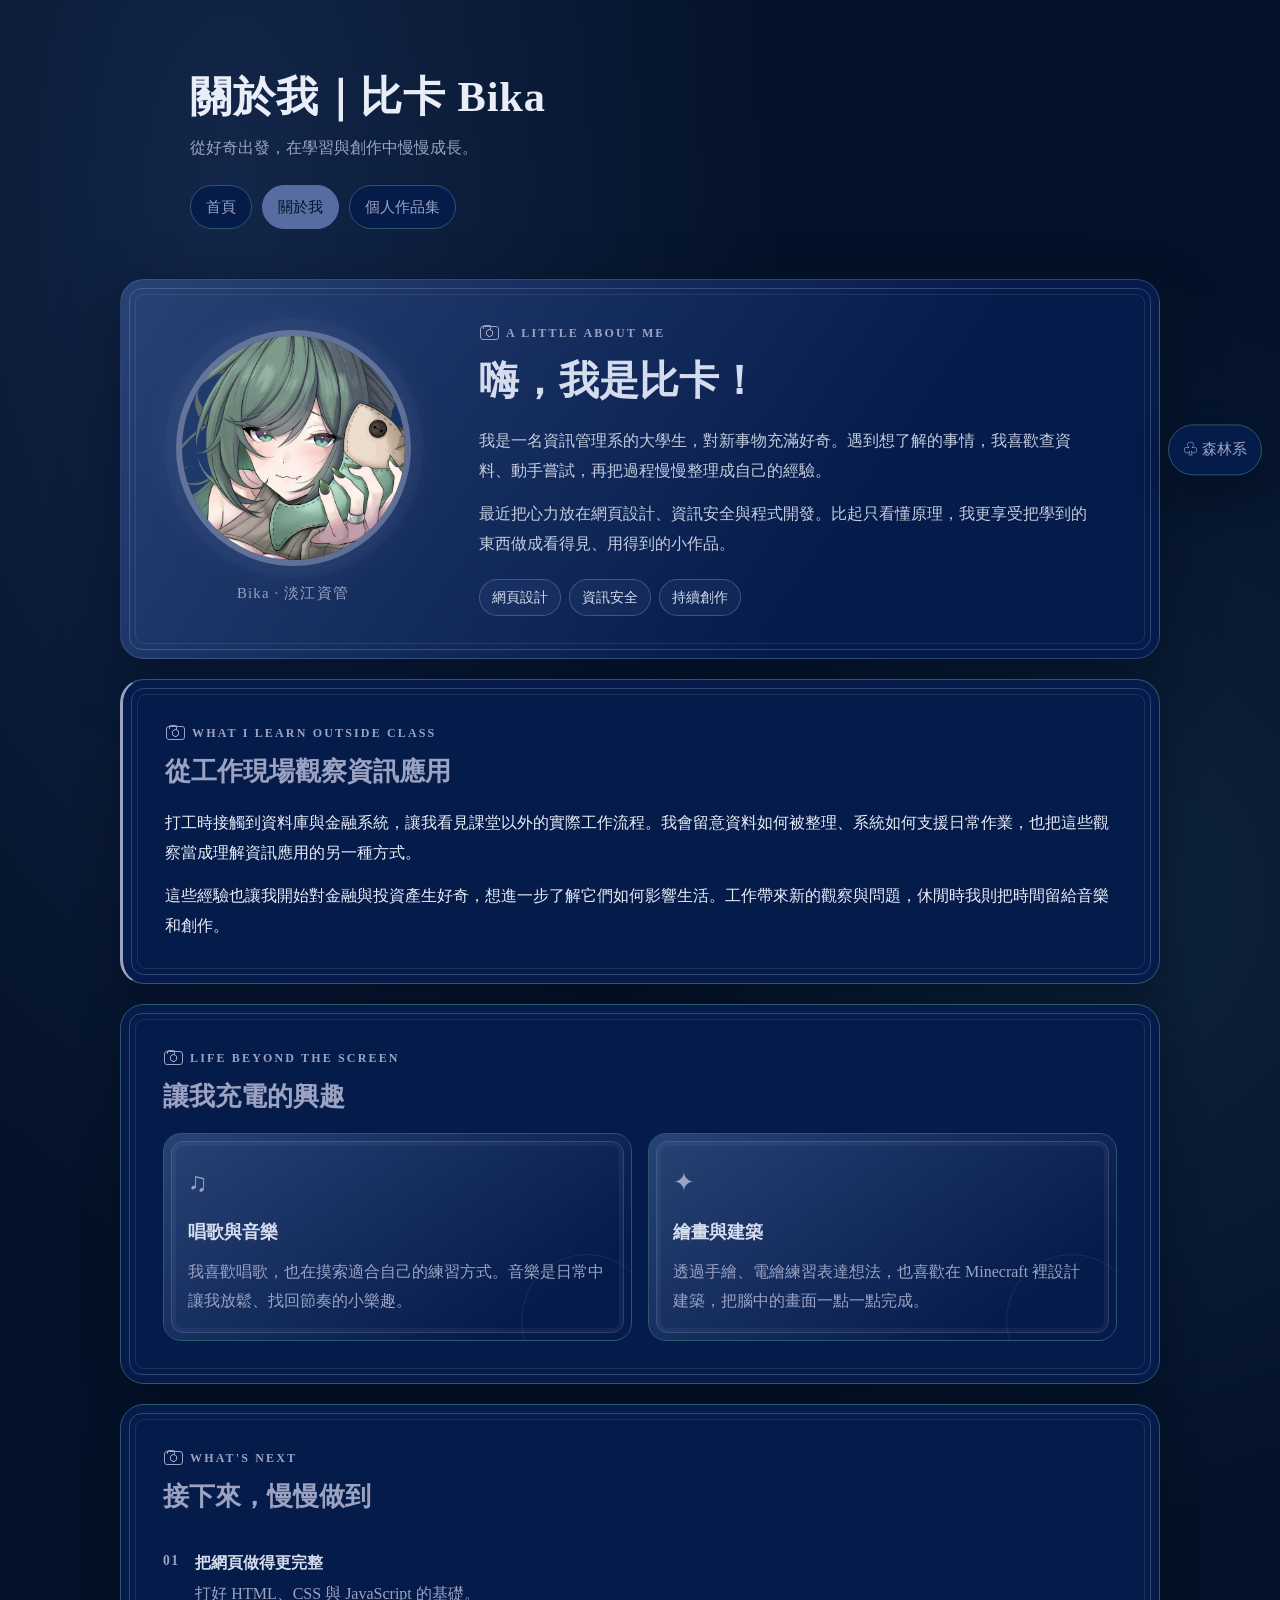
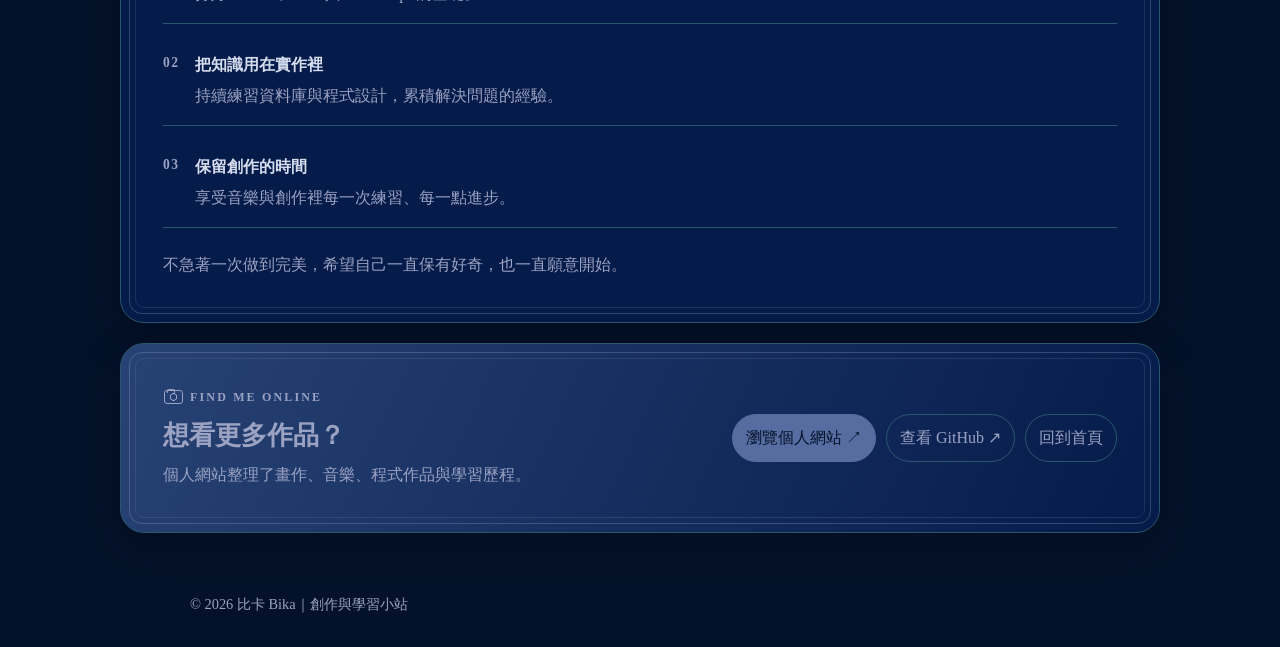
==== commit c69f10c5: "Restore ornate layout and photo frame accents" ====
--- a/Week02/about.html
+++ b/Week02/about.html
@@ -23,16 +23,22 @@
     <section class="profile-hero">
       <div class="profile-portrait">
         <img src="image/Bika.png" alt="Bika 的個人代表圖片" width="200">
+        <span class="portrait-caption">Bika · 淡江資管</span>
       </div>
       <div class="profile-intro">
+        <p class="eyebrow">A LITTLE ABOUT ME</p>
         <h2>嗨，我是比卡！</h2>
         <p>我是一名資訊管理系的大學生，對新事物充滿好奇。遇到想了解的事情，我喜歡查資料、動手嘗試，再把過程慢慢整理成自己的經驗。</p>
         <p>最近把心力放在網頁設計、資訊安全與程式開發。比起只看懂原理，我更享受把學到的東西做成看得見、用得到的小作品。</p>
+        <div class="profile-tags" aria-label="目前關注的主題">
+          <span>網頁設計</span><span>資訊安全</span><span>持續創作</span>
+        </div>
       </div>
     </section>
 
     <section class="work-note">
       <div class="section-heading">
+        <p class="eyebrow">WHAT I LEARN OUTSIDE CLASS</p>
         <h2>從工作現場觀察資訊應用</h2>
       </div>
       <p>打工時接觸到資料庫與金融系統，讓我看見課堂以外的實際工作流程。我會留意資料如何被整理、系統如何支援日常作業，也把這些觀察當成理解資訊應用的另一種方式。</p>
@@ -41,14 +47,17 @@
 
     <section class="creative-section">
       <div class="section-heading">
+        <p class="eyebrow">LIFE BEYOND THE SCREEN</p>
         <h2>讓我充電的興趣</h2>
       </div>
       <div class="interest-grid">
         <article class="interest-card music-card">
+          <span class="interest-icon" aria-hidden="true">♫</span>
           <h3>唱歌與音樂</h3>
           <p>我喜歡唱歌，也在摸索適合自己的練習方式。音樂是日常中讓我放鬆、找回節奏的小樂趣。</p>
         </article>
         <article class="interest-card art-card">
+          <span class="interest-icon" aria-hidden="true">✦</span>
           <h3>繪畫與建築</h3>
           <p>透過手繪、電繪練習表達想法，也喜歡在 Minecraft 裡設計建築，把腦中的畫面一點一點完成。</p>
         </article>
@@ -57,6 +66,7 @@
 
     <section class="next-chapter">
       <div class="section-heading">
+        <p class="eyebrow">WHAT'S NEXT</p>
         <h2>接下來，慢慢做到</h2>
       </div>
       <ol class="next-list">
@@ -69,6 +79,7 @@
 
     <section class="contact-section">
       <div>
+        <p class="eyebrow">FIND ME ONLINE</p>
         <h2>想看更多作品？</h2>
         <p>個人網站整理了畫作、音樂、程式作品與學習歷程。</p>
       </div>
--- a/Week02/style.css
+++ b/Week02/style.css
@@ -69,216 +69,377 @@
   --shadow: 0 16px 38px rgb(56 72 42 / .14);
   --hero-shadow: 0 20px 55px rgb(56 72 42 / .2);
 }
-
 /* 讓寬度計算更容易理解 */
 * { box-sizing: border-box; }
 html { scroll-behavior: smooth; }
-
 /* 整個網頁的基本設定 */
 body {
   margin: 0;
   color: var(--ink);
   background: var(--page-background);
   font-family: "標楷體", "DFKai-SB", serif;
-  line-height: 1.7;
+  font-size: 16px;
+  line-height: 1.85;
 }
 
 /* 頁首與頁尾 */
 header, main, footer {
-  width: min(900px, 92%);
-  margin: 0 auto;
+  width: min(900px, calc(100% - 40px));
+  margin-inline: auto;
 }
 header {
-  padding: 28px 0 20px;
+  padding: clamp(36px, 7vw, 68px) 0 28px;
   border-bottom: 1px solid var(--line);
 }
+/* 標題與文字 */
 header h1 {
-  margin: 0 0 6px;
-  font-size: clamp(1.7rem, 4vw, 2.3rem);
-}
-header > p { margin: 0 0 16px; color: var(--muted); }
-footer { padding: 20px 0; color: var(--muted); font-size: .9rem; }
-footer p { margin: 0; }
-
+  margin: 0 0 8px;
+  color: var(--ink);
+  font-size: clamp(1.8rem, 5vw, 2.65rem);
+  letter-spacing: .035em;
+  line-height: 1.35;
+}
+header > p { margin: 0 0 22px; color: var(--muted); }
 /* 導覽列 */
 nav { display: flex; flex-wrap: wrap; align-items: center; gap: 10px; }
-nav a, .theme-toggle {
-  padding: 6px 12px;
+.theme-toggle {
+  position: fixed;
+  z-index: 20;
+  top: 50%;
+  right: 18px;
+  display: inline-flex;
+  align-items: center;
+  gap: 7px;
+  padding: 11px 14px;
   border: 1px solid var(--line);
-  border-radius: 5px;
+  border-radius: 999px;
   color: var(--accent-dark);
   background: var(--surface);
+  box-shadow: var(--shadow);
   font: inherit;
+  font-size: .92rem;
+  cursor: pointer;
+  transform: translateY(-50%);
+  transition: color .18s ease, background .18s ease, border-color .18s ease, transform .18s ease;
+}
+.theme-toggle:hover { transform: translateY(calc(-50% - 2px)); border-color: var(--accent); }
+.theme-toggle:focus-visible { outline: 3px solid var(--highlight); outline-offset: 3px; }
+nav a {
+  display: inline-block;
+  padding: 7px 15px;
+  border: 1px solid var(--line);
+  border-radius: 999px;
+  color: var(--accent-dark);
+  background: var(--surface);
+  font-size: .95rem;
   text-decoration: none;
+  transition: color .18s ease, background .18s ease, border-color .18s ease, transform .18s ease;
 }
 nav a:hover, nav a[aria-current="page"] {
+  border-color: var(--accent);
   color: var(--accent-ink);
   background: var(--accent);
 }
-nav a:focus-visible, .theme-toggle:focus-visible, a:focus-visible {
-  outline: 2px solid var(--highlight);
-  outline-offset: 3px;
-}
-.theme-toggle {
-  position: fixed;
-  z-index: 10;
-  top: 50%;
-  right: 12px;
-  cursor: pointer;
-  transform: translateY(-50%);
-}
-.theme-toggle:hover { border-color: var(--accent-dark); }
+nav a:hover { transform: translateY(-1px); }
+a { color: var(--accent-dark); text-underline-offset: 4px; }
+a:hover { color: var(--accent); }
+a:focus-visible { outline: 3px solid var(--highlight); outline-offset: 3px; }
 
 /* 主要內容 */
-main { padding: 10px 0 24px; }
-
+main { padding: 12px 0 34px; }
 /* 內容區段 */
 section, main > div {
-  margin: 18px 0;
-  padding: 22px;
+  margin: 22px 0;
+  padding: clamp(22px, 4vw, 34px);
   border: 1px solid var(--line);
-  border-radius: 8px;
+  border-radius: 20px;
   background: var(--surface);
-}
-
-/* 標題與文字 */
-h2 { margin: 0 0 12px; color: var(--accent-dark); font-size: 1.45rem; }
-h3 { margin: 0 0 8px; color: var(--accent-dark); font-size: 1.1rem; }
-p { margin: 0 0 12px; }
+  box-shadow: var(--shadow);
+  scroll-margin-top: 24px;
+}
+h2 {
+  margin: 0 0 14px;
+  color: var(--accent-dark);
+  font-size: clamp(1.3rem, 3.5vw, 1.65rem);
+  line-height: 1.45;
+}
+p { margin: 0 0 14px; }
 p:last-child { margin-bottom: 0; }
 strong { color: var(--strong); }
-a { color: var(--accent-dark); text-underline-offset: 3px; }
-
+em { color: var(--accent-dark); }
 /* 圖片 */
 img {
   display: block;
   max-width: 100%;
   height: auto;
-  margin: 12px 0;
-  border: 3px solid var(--accent-soft);
-  border-radius: 8px;
-}
-
+  margin: 18px 0;
+  border: 5px solid var(--accent-soft);
+  border-radius: 22px;
+}
+#about img { width: min(200px, 55vw); }
 /* 清單 */
-ul, ol { padding-left: 1.5em; margin: 10px 0; }
-li { margin: 7px 0; }
-li::marker { color: var(--accent-dark); }
-
+ul, ol { padding-left: 1.5em; margin: 12px 0 0; }
+li { padding-left: 4px; margin-block: 8px; }
+li::marker { color: var(--accent); }
+
+/* 學習紀錄表格 */
 /* 表格 */
-table { width: 100%; border-collapse: collapse; }
-caption { padding: 0 0 8px; color: var(--muted); text-align: left; }
-th, td { padding: 10px 12px; border-bottom: 1px solid var(--line); text-align: left; }
+table { width: 100%; border-collapse: collapse; overflow: hidden; border-radius: 12px; }
+caption { padding: 0 0 10px; color: var(--muted); text-align: left; }
+th, td { padding: 12px 15px; border-bottom: 1px solid var(--line); text-align: left; }
 th { color: var(--accent-dark); background: var(--accent-soft); }
 tbody tr:nth-child(even) { background: var(--surface-alt); }
+tbody tr:last-child td { border-bottom: 0; }
 th:first-child, td:first-child { white-space: nowrap; }
-
-/* 首頁版面 */
-.home-page .home-layout, .about-page .about-layout { width: min(900px, 92%); }
-.home-page .home-hero { background: var(--home-hero-background); }
-.about-page { background: var(--about-page-background); }
-.about-page .profile-hero { background: var(--about-hero-background); }
-.home-page .home-hero, .about-page .profile-hero {
-  display: flex;
+footer { padding: 4px 0 30px; color: var(--muted); font-size: .9rem; }
+footer p { margin: 0; }
+
+/* 手機版面 */
+@media (max-width: 560px) {
+  .theme-toggle { top: auto; right: 12px; bottom: 14px; transform: none; }
+  .theme-toggle:hover { transform: translateY(-2px); }
+  header, main, footer { width: min(100% - 28px, 900px); }
+  header { padding-top: 32px; }
+  nav { gap: 8px; }
+  nav a { padding: 6px 12px; font-size: .9rem; }
+  section, main > div { margin: 16px 0; padding: 21px 18px; border-radius: 16px; }
+  th, td { padding: 10px 8px; }
+  table { font-size: .92rem; }
+}
+
+@media (prefers-reduced-motion: reduce) {
+  html { scroll-behavior: auto; }
+  *, *::before, *::after { transition-duration: .01ms !important; }
+}
+/* 關於我：個人檔案版面 */
+.about-page {
+  background: var(--about-page-background);
+}
+.about-page header { border-bottom: 0; padding-bottom: 12px; }
+.about-page header h1 { letter-spacing: .02em; }
+.about-page .about-layout { width: min(1040px, calc(100% - 40px)); padding-top: 18px; }
+.about-page .about-layout section {
+  margin: 20px 0;
+  padding: clamp(24px, 4vw, 42px);
+  border-radius: 24px;
+}
+.about-page .profile-hero {
+  display: grid;
+  grid-template-columns: minmax(190px, 260px) 1fr;
   align-items: center;
-  gap: 28px;
-}
-.home-page .hero-copy, .about-page .profile-intro { flex: 1; }
-.home-page .hero-copy h2 { color: var(--ink); }
+  gap: clamp(24px, 5vw, 56px);
+  padding: clamp(28px, 5vw, 52px);
+  border-color: rgb(var(--accent-rgb) / .48);
+  background: var(--about-hero-background);
+  box-shadow: var(--hero-shadow);
+}
+.about-page .profile-portrait { text-align: center; }
+.about-page .profile-portrait img {
+  width: min(100%, 235px);
+  margin: 0 auto 12px;
+  border: 6px solid rgb(var(--accent-light-rgb) / .55);
+  border-radius: 50%;
+  box-shadow: 0 0 0 12px rgb(var(--accent-rgb) / .08), 0 0 42px rgb(var(--highlight-rgb) / .16);
+}
+.about-page .portrait-caption { color: var(--muted); font-size: .92rem; letter-spacing: .08em; }
+.about-page .eyebrow {
+  margin: 0 0 8px;
+  color: var(--highlight);
+  font-size: .75rem;
+  font-weight: 700;
+  letter-spacing: .18em;
+}
+.about-page .profile-intro h2 { margin-bottom: 16px; color: var(--heading-soft); font-size: clamp(1.8rem, 4vw, 2.5rem); }
+.about-page .profile-intro p:not(.eyebrow) { max-width: 620px; color: var(--body-copy); }
+.about-page .profile-tags { display: flex; flex-wrap: wrap; gap: 8px; margin-top: 20px; }
+.about-page .profile-tags span {
+  padding: 5px 12px;
+  border: 1px solid rgb(var(--accent-light-rgb) / .35);
+  border-radius: 999px;
+  color: var(--heading-soft);
+  background: rgb(var(--accent-rgb) / .12);
+  font-size: .85rem;
+}
+.about-page .work-note { border-left: 3px solid var(--highlight); }
+.about-page .section-heading { margin-bottom: 18px; }
+.about-page .section-heading h2 { margin-bottom: 0; }
+.about-page .interest-grid { display: grid; grid-template-columns: repeat(2, minmax(0, 1fr)); gap: 16px; }
+.about-page .interest-card {
+  position: relative;
+  min-height: 205px;
+  padding: 24px;
+  overflow: hidden;
+  border: 1px solid var(--line);
+  border-radius: 18px;
+  background: var(--interest-card-background);
+}
+.about-page .interest-card::after {
+  position: absolute;
+  right: -22px;
+  bottom: -46px;
+  width: 130px;
+  height: 130px;
+  border: 1px solid rgb(var(--accent-light-rgb) / .12);
+  border-radius: 50%;
+  content: "";
+}
+.about-page .interest-icon { color: var(--highlight); font-size: 1.65rem; }
+.about-page .interest-card h3 { margin: 8px 0; color: var(--heading-soft); font-size: 1.15rem; }
+.about-page .interest-card p { position: relative; z-index: 1; margin: 0; color: var(--muted); }
+.about-page .next-list { display: grid; gap: 12px; padding: 0; list-style: none; }
+.about-page .next-list li { display: flex; gap: 16px; align-items: flex-start; margin: 0; padding: 14px 0; border-bottom: 1px solid var(--line); }
+.about-page .next-list li > span { color: var(--highlight); font-size: .85rem; font-weight: 700; letter-spacing: .1em; }
+.about-page .next-list strong { color: var(--heading-soft); }
+.about-page .next-list p { margin: 2px 0 0; color: var(--muted); }
+.about-page .closing-note { margin: 22px 0 0; color: var(--accent-dark); }
+.about-page .contact-section { display: flex; justify-content: space-between; align-items: center; gap: 24px; background: var(--contact-background); }
+.about-page .contact-section h2 { margin-bottom: 6px; }
+.about-page .contact-section p:not(.eyebrow) { margin: 0; color: var(--muted); }
+.about-page .contact-links { display: flex; flex-wrap: wrap; gap: 10px; justify-content: flex-end; }
+.about-page .contact-links a { padding: 8px 13px; border: 1px solid var(--line); border-radius: 999px; text-decoration: none; white-space: nowrap; }
+.about-page .contact-links a:first-child { border-color: var(--accent); color: var(--accent-ink); background: var(--accent); }
+.about-page .contact-links a:hover { border-color: var(--highlight); }
+
+@media (max-width: 680px) {
+  .about-page .about-layout { width: min(100% - 28px, 1040px); }
+  .about-page .profile-hero { grid-template-columns: 1fr; gap: 22px; text-align: center; }
+  .about-page .profile-portrait img { width: min(190px, 55vw); }
+  .about-page .profile-tags, .about-page .contact-links { justify-content: center; }
+  .about-page .interest-grid { grid-template-columns: 1fr; }
+  .about-page .interest-card { min-height: auto; }
+  .about-page .contact-section { flex-direction: column; align-items: flex-start; }
+  .about-page .contact-links { justify-content: flex-start; }
+}
+/* 首頁：作品與學習入口 */
+.home-page header { padding-bottom: 22px; border-bottom: 0; }
+.home-page header > p { margin-bottom: 20px; }
+.home-page .home-layout { width: min(1040px, calc(100% - 40px)); padding-top: 12px; }
+.home-page .home-layout section { margin: 22px 0; padding: clamp(24px, 4vw, 40px); border-radius: 24px; }
+.home-page .home-hero {
+  display: grid;
+  grid-template-columns: 1.15fr .85fr;
+  align-items: center;
+  gap: 24px;
+  min-height: 390px;
+  overflow: hidden;
+  border-color: rgb(var(--accent-rgb) / .45);
+  background: var(--home-hero-background);
+}
+.home-page .eyebrow { margin: 0 0 8px; color: var(--highlight); font-size: .75rem; font-weight: 700; letter-spacing: .17em; }
+.home-page .hero-copy h2 { margin-bottom: 16px; color: var(--ink); font-size: clamp(2rem, 5vw, 3.15rem); line-height: 1.35; }
 .home-page .hero-copy h2 span { color: var(--accent-dark); }
-.home-page .hero-copy > p:not(.eyebrow) { color: var(--body-copy); }
-.home-page .hero-art, .about-page .profile-portrait { flex: 0 0 190px; }
-.home-page .hero-art img, .about-page .profile-portrait img {
-  width: 180px;
-  margin: 0 auto;
-  border-radius: 50%;
-}
-.home-page .hero-actions { display: flex; flex-wrap: wrap; gap: 10px; margin-top: 16px; }
-.home-page .hero-actions a, .home-page .home-goal > a {
-  display: inline-block;
-  padding: 7px 12px;
-  border: 1px solid var(--line);
-  border-radius: 5px;
-  text-decoration: none;
-}
-.home-page .hero-actions .primary-action { color: var(--accent-ink); background: var(--accent); }
+.home-page .hero-copy > p:not(.eyebrow) { max-width: 590px; color: var(--body-copy); }
+.home-page .hero-actions { display: flex; flex-wrap: wrap; gap: 10px; margin-top: 23px; }
+.home-page .hero-actions a { padding: 9px 15px; border: 1px solid rgb(var(--accent-light-rgb) / .45); border-radius: 999px; text-decoration: none; }
+.home-page .hero-actions .primary-action { border-color: var(--accent); color: var(--accent-ink); background: var(--accent); font-weight: 700; }
 .home-page .hero-actions .secondary-action { color: var(--heading-soft); }
-.home-page .home-section-heading { margin-bottom: 16px; }
-.home-page .home-section-heading h2 { margin-bottom: 4px; }
-.home-page .home-section-heading > p { color: var(--muted); }
-.home-page .portfolio-grid { display: grid; grid-template-columns: repeat(3, 1fr); gap: 12px; }
-.home-page .portfolio-card {
-  padding: 16px;
-  border: 1px solid var(--line);
-  border-radius: 6px;
-  background: var(--surface-alt);
-}
+.home-page .hero-art { position: relative; display: grid; min-height: 285px; place-items: center; }
+.home-page .hero-art img { z-index: 1; width: min(205px, 52vw); margin: 0; border: 6px solid rgb(var(--accent-light-rgb) / .6); border-radius: 50%; box-shadow: 0 0 0 14px rgb(var(--accent-rgb) / .08), 0 0 60px rgb(var(--highlight-rgb) / .2); }
+.home-page .orbit { position: absolute; width: 280px; height: 160px; border: 1px solid rgb(var(--accent-light-rgb) / .25); border-radius: 50%; transform: rotate(-28deg); }
+.home-page .orbit-two { width: 320px; height: 190px; transform: rotate(38deg); border-color: rgb(var(--highlight-rgb) / .2); }
+.home-page .sparkle { position: absolute; z-index: 2; color: var(--highlight); text-shadow: 0 0 18px rgb(var(--highlight-rgb) / .8); }
+.home-page .sparkle-one { top: 36px; right: 42px; font-size: 1.8rem; }
+.home-page .sparkle-two { bottom: 52px; left: 30px; color: var(--accent-dark); font-size: 1.4rem; }
+.home-page .art-caption { position: absolute; bottom: 8px; color: var(--muted); font-size: .73rem; letter-spacing: .14em; }
+.home-page .home-section-heading { display: flex; align-items: end; justify-content: space-between; gap: 20px; margin-bottom: 20px; }
+.home-page .home-section-heading h2 { margin: 0; }
+.home-page .home-section-heading > p { max-width: 340px; margin: 0; color: var(--muted); text-align: right; }
+.home-page .portfolio-grid { display: grid; grid-template-columns: repeat(3, minmax(0, 1fr)); gap: 14px; }
+.home-page .portfolio-card { min-height: 190px; padding: 22px; border: 1px solid var(--line); border-radius: 18px; background: var(--portfolio-one-background); }
 .home-page .portfolio-card:nth-child(2) { background: var(--portfolio-two-background); }
 .home-page .portfolio-card:nth-child(3) { background: var(--portfolio-three-background); }
-.home-page .portfolio-card h3 { color: var(--heading-soft); }
-.home-page .portfolio-card p { margin: 0; }
-.home-page .portfolio-link { margin: 14px 0 0; }
-.home-page .learning-steps { display: flex; gap: 12px; padding: 0; list-style: none; }
-.home-page .learning-steps li {
-  flex: 1;
-  margin: 0;
-  padding: 14px;
-  border: 1px solid var(--line);
-  border-radius: 6px;
-  background: var(--surface-alt);
-}
-.home-page .learning-steps li > span { color: var(--muted); font-size: .9rem; }
-.home-page .learning-steps h3 { margin: 3px 0; color: var(--heading-soft); }
-.home-page .learning-steps p { margin: 0; font-size: .92rem; }
-.home-page .home-goal { background: var(--goal-background); display: flex; align-items: center; gap: 16px; }
-.home-page .home-goal h2 { margin-bottom: 4px; }
-.home-page .home-goal p { margin: 0; }
-.home-page .home-goal > a { margin-left: auto; white-space: nowrap; }
-
-/* 關於我版面 */
-.about-page .about-layout section { margin: 18px 0; }
-.about-page .profile-hero { align-items: flex-start; }
-.about-page .profile-intro h2 { color: var(--heading-soft); }
-.about-page .profile-intro p:not(.eyebrow) { color: var(--body-copy); }
-.about-page .profile-portrait { text-align: center; }
-.about-page .work-note { border-left: 4px solid var(--accent); }
-.about-page .interest-grid { display: grid; grid-template-columns: repeat(2, 1fr); gap: 12px; }
-.about-page .interest-card {
-  padding: 16px;
-  border: 1px solid var(--line);
-  border-radius: 6px;
-  background: var(--surface-alt);
-}
-.about-page .interest-card { background: var(--interest-card-background); }
-.about-page .interest-card h3 { color: var(--heading-soft); }
-.about-page .interest-card p { margin: 0; }
-.about-page .next-list { list-style: none; padding: 0; }
-.about-page .next-list li { display: flex; gap: 14px; padding: 10px 0; border-bottom: 1px solid var(--line); }
-.about-page .next-list li > span { color: var(--muted); }
-.about-page .next-list strong { color: var(--heading-soft); }
-.about-page .next-list p { margin: 2px 0 0; }
-.about-page .closing-note { margin-top: 14px; color: var(--muted); }
-.about-page .contact-section { background: var(--contact-background); display: flex; justify-content: space-between; align-items: center; gap: 20px; }
-.about-page .contact-section p { margin: 0; }
-.about-page .contact-links { display: flex; flex-wrap: wrap; gap: 8px; }
-.about-page .contact-links a { padding: 6px 10px; border: 1px solid var(--line); border-radius: 5px; text-decoration: none; }
-
-/* 手機版面 */
-@media (max-width: 600px) {
-  header, main, footer, .home-page .home-layout, .about-page .about-layout { width: 94%; }
-  header { padding-top: 20px; }
-  section, main > div { padding: 16px; }
-  .theme-toggle { top: auto; right: 10px; bottom: 10px; transform: none; }
-.home-page .home-hero, .about-page .profile-hero { flex-direction: column; align-items: stretch; }
-  .home-page .hero-art, .about-page .profile-portrait { flex-basis: auto; }
-  .home-page .portfolio-grid, .about-page .interest-grid { grid-template-columns: 1fr; }
-  .home-page .learning-steps { flex-direction: column; }
-  .home-page .home-goal, .about-page .contact-section { flex-direction: column; align-items: flex-start; }
+.home-page .card-symbol { color: var(--highlight); font-size: 1.6rem; }
+.home-page .portfolio-card h3 { margin: 8px 0 4px; color: var(--heading-soft); }
+.home-page .portfolio-card p { margin: 0; color: var(--muted); }
+.home-page .portfolio-link { margin: 20px 0 0; text-align: right; }
+.home-page .learning-steps { display: grid; grid-template-columns: repeat(3, minmax(0, 1fr)); gap: 14px; margin: 0; padding: 0; list-style: none; }
+.home-page .learning-steps li { display: flex; gap: 14px; align-items: flex-start; margin: 0; padding: 18px; border: 1px solid var(--line); border-radius: 16px; background: var(--surface-alt); }
+.home-page .learning-steps li > span { color: var(--highlight); font-size: .85rem; font-weight: 700; }
+.home-page .learning-steps h3 { margin: 0; color: var(--heading-soft); font-size: 1.05rem; }
+.home-page .learning-steps p { margin: 4px 0 0; color: var(--muted); font-size: .92rem; }
+.home-page .notes-section table { margin-top: 4px; }
+.home-page .home-goal { display: flex; align-items: center; gap: 20px; border-color: rgb(var(--highlight-rgb) / .3); background: var(--goal-background); }
+.home-page .goal-star { color: var(--highlight); font-size: 2.2rem; }
+.home-page .home-goal .eyebrow { margin-bottom: 3px; }
+.home-page .home-goal h2 { margin: 0 0 4px; }
+.home-page .home-goal p:not(.eyebrow) { margin: 0; color: var(--muted); }
+.home-page .home-goal > a { margin-left: auto; padding: 8px 14px; border: 1px solid var(--line); border-radius: 999px; text-decoration: none; white-space: nowrap; }
+.home-page .home-goal > a:hover { border-color: var(--highlight); }
+
+@media (max-width: 700px) {
+  .home-page .home-layout { width: min(100% - 28px, 1040px); }
+  .home-page .home-hero { grid-template-columns: 1fr; gap: 8px; }
+  .home-page .hero-art { min-height: 250px; }
+  .home-page .hero-art img { width: 170px; }
+  .home-page .orbit { width: 240px; height: 140px; }
+  .home-page .orbit-two { width: 275px; height: 165px; }
+  .home-page .home-section-heading { display: block; }
+  .home-page .home-section-heading > p { margin-top: 8px; text-align: left; }
+  .home-page .portfolio-grid { grid-template-columns: 1fr; }
+  .home-page .portfolio-card { min-height: 0; }
+  .home-page .learning-steps { grid-template-columns: 1fr; }
+  .home-page .home-goal { align-items: flex-start; flex-wrap: wrap; }
   .home-page .home-goal > a { margin-left: 0; }
-  .home-page .home-section-heading > p { margin: 6px 0 0; }
-  th, td { padding: 8px; }
-  table { font-size: .9rem; }
-}
-
-@media (prefers-reduced-motion: reduce) {
-  html { scroll-behavior: auto; }
-}+}
+/* 現有內容框的角線與內框裝飾 */
+section, main > div { position: relative; }
+section::before, section::after {
+  position: absolute;
+  z-index: 0;
+  content: "";
+  border: 1px solid rgb(var(--accent-light-rgb) / .3);
+  border-radius: 13px;
+  pointer-events: none;
+}
+section::before { inset: 8px; }
+section::after {
+  inset: 14px;
+  border-color: rgb(var(--accent-light-rgb) / .16);
+  border-radius: 9px;
+}
+section > * { position: relative; z-index: 1; }
+.home-page .portfolio-card, .about-page .interest-card, .home-page .learning-steps li {
+  position: relative;
+  overflow: hidden;
+}
+.home-page .portfolio-card::before, .about-page .interest-card::before, .home-page .learning-steps li::before {
+  position: absolute;
+  inset: 7px;
+  border: 1px solid rgb(var(--accent-light-rgb) / .28);
+  border-radius: 12px;
+  box-shadow: inset 0 0 0 4px rgb(var(--accent-light-rgb) / .08);
+  content: "";
+  pointer-events: none;
+}
+.home-page .portfolio-card > *, .about-page .interest-card > *, .home-page .learning-steps li > * {
+  position: relative;
+  z-index: 1;
+}
+/* 小型相機線稿，裝飾現有區塊標題 */
+.home-page .eyebrow, .about-page .eyebrow {
+  position: relative;
+  padding-left: 27px;
+}
+.home-page .eyebrow::before, .about-page .eyebrow::before {
+  position: absolute;
+  top: 50%;
+  left: 1px;
+  width: 17px;
+  height: 12px;
+  border: 1px solid var(--highlight);
+  border-radius: 3px;
+  background: radial-gradient(circle at center, transparent 2.5px, var(--highlight) 3px 3.6px, transparent 4px);
+  content: "";
+  transform: translateY(-50%);
+}
+.home-page .eyebrow::after, .about-page .eyebrow::after {
+  position: absolute;
+  top: calc(50% - 8px);
+  left: 4px;
+  width: 6px;
+  height: 3px;
+  border: 1px solid var(--highlight);
+  border-bottom: 0;
+  border-radius: 2px 2px 0 0;
+  content: "";
+}
